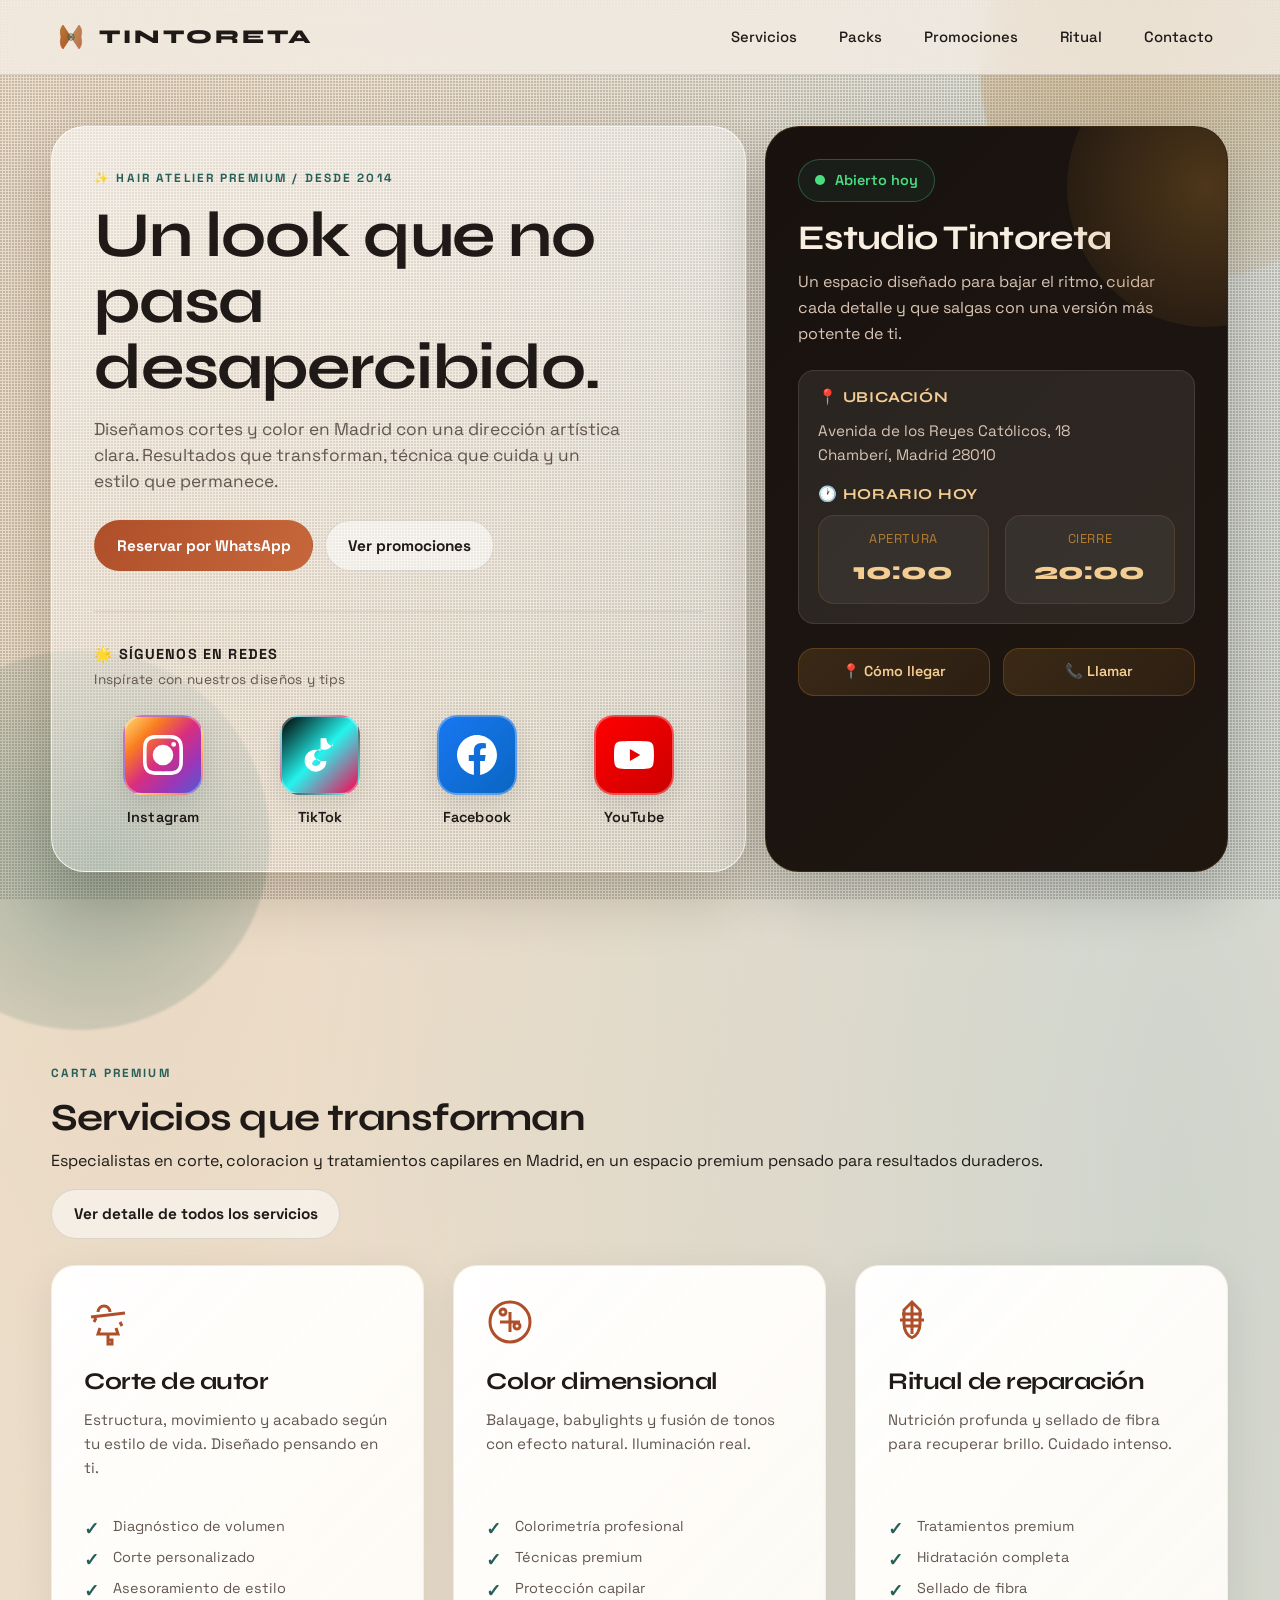
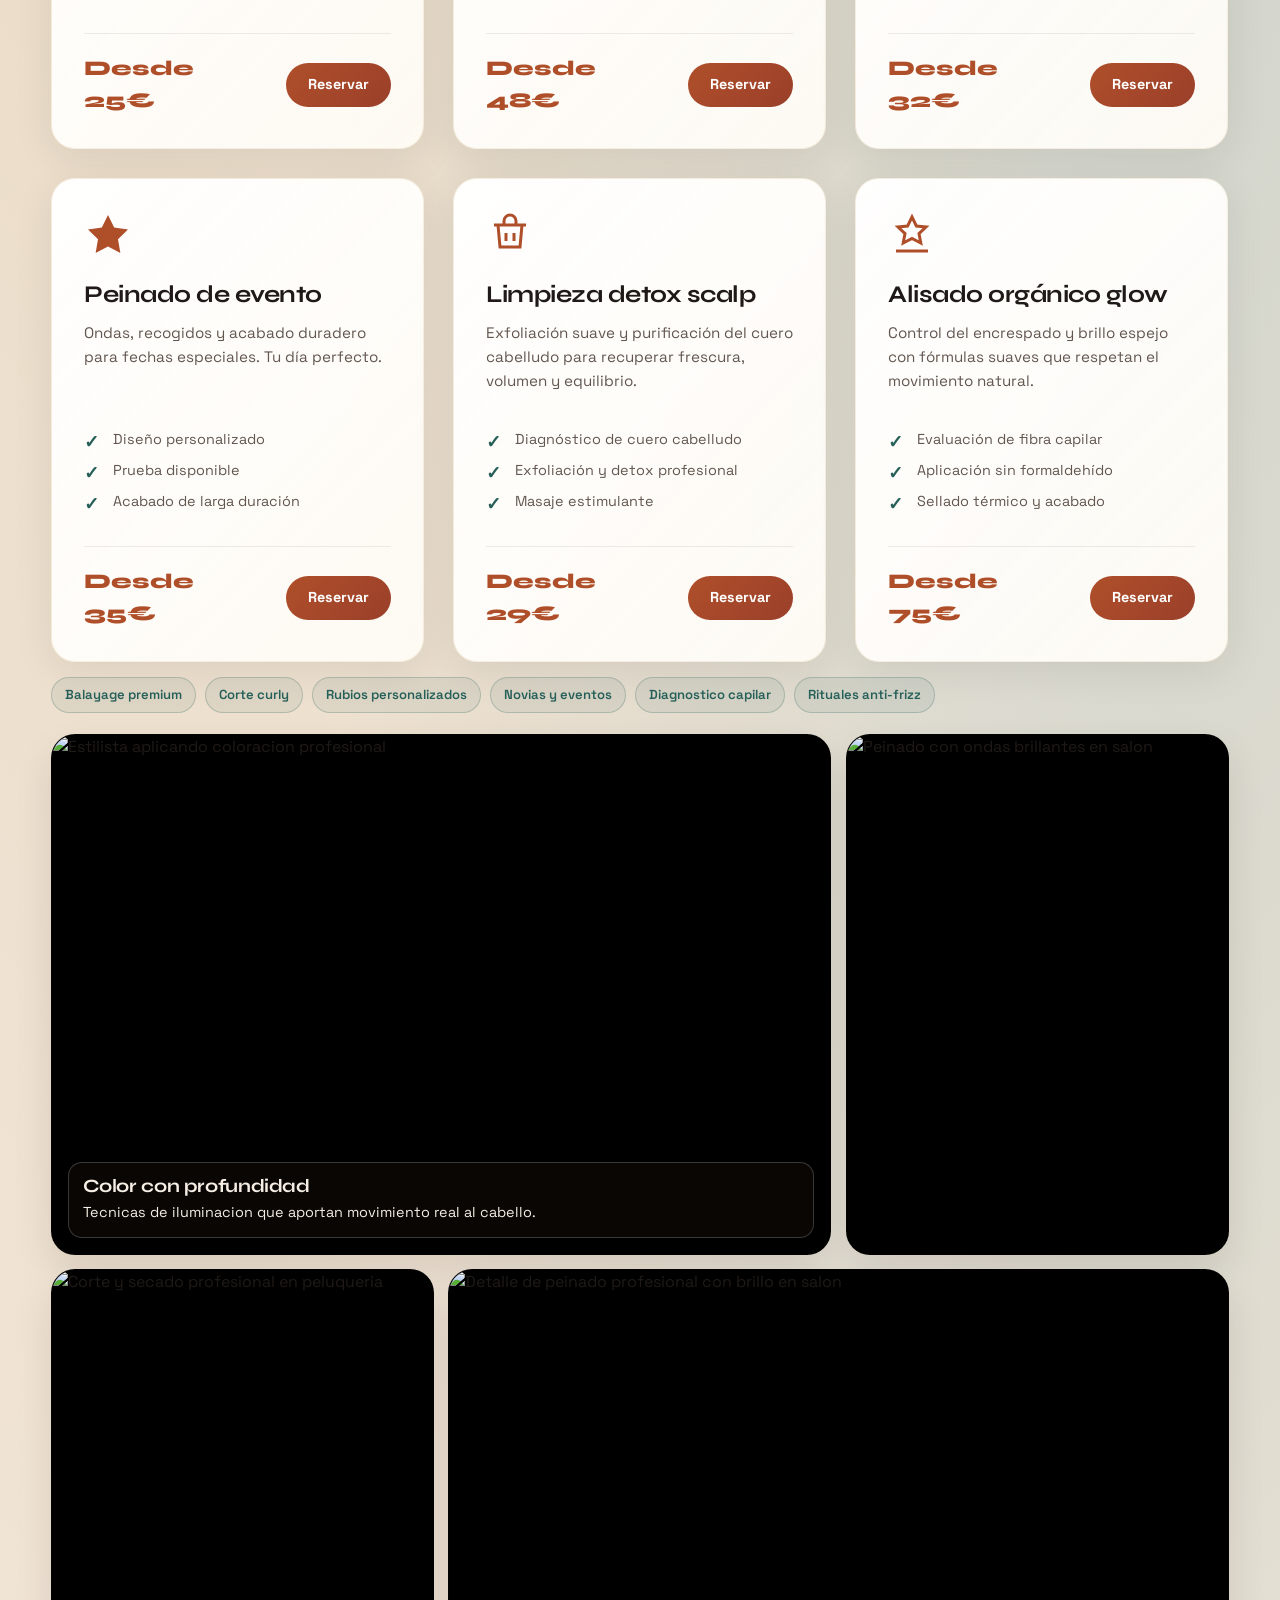
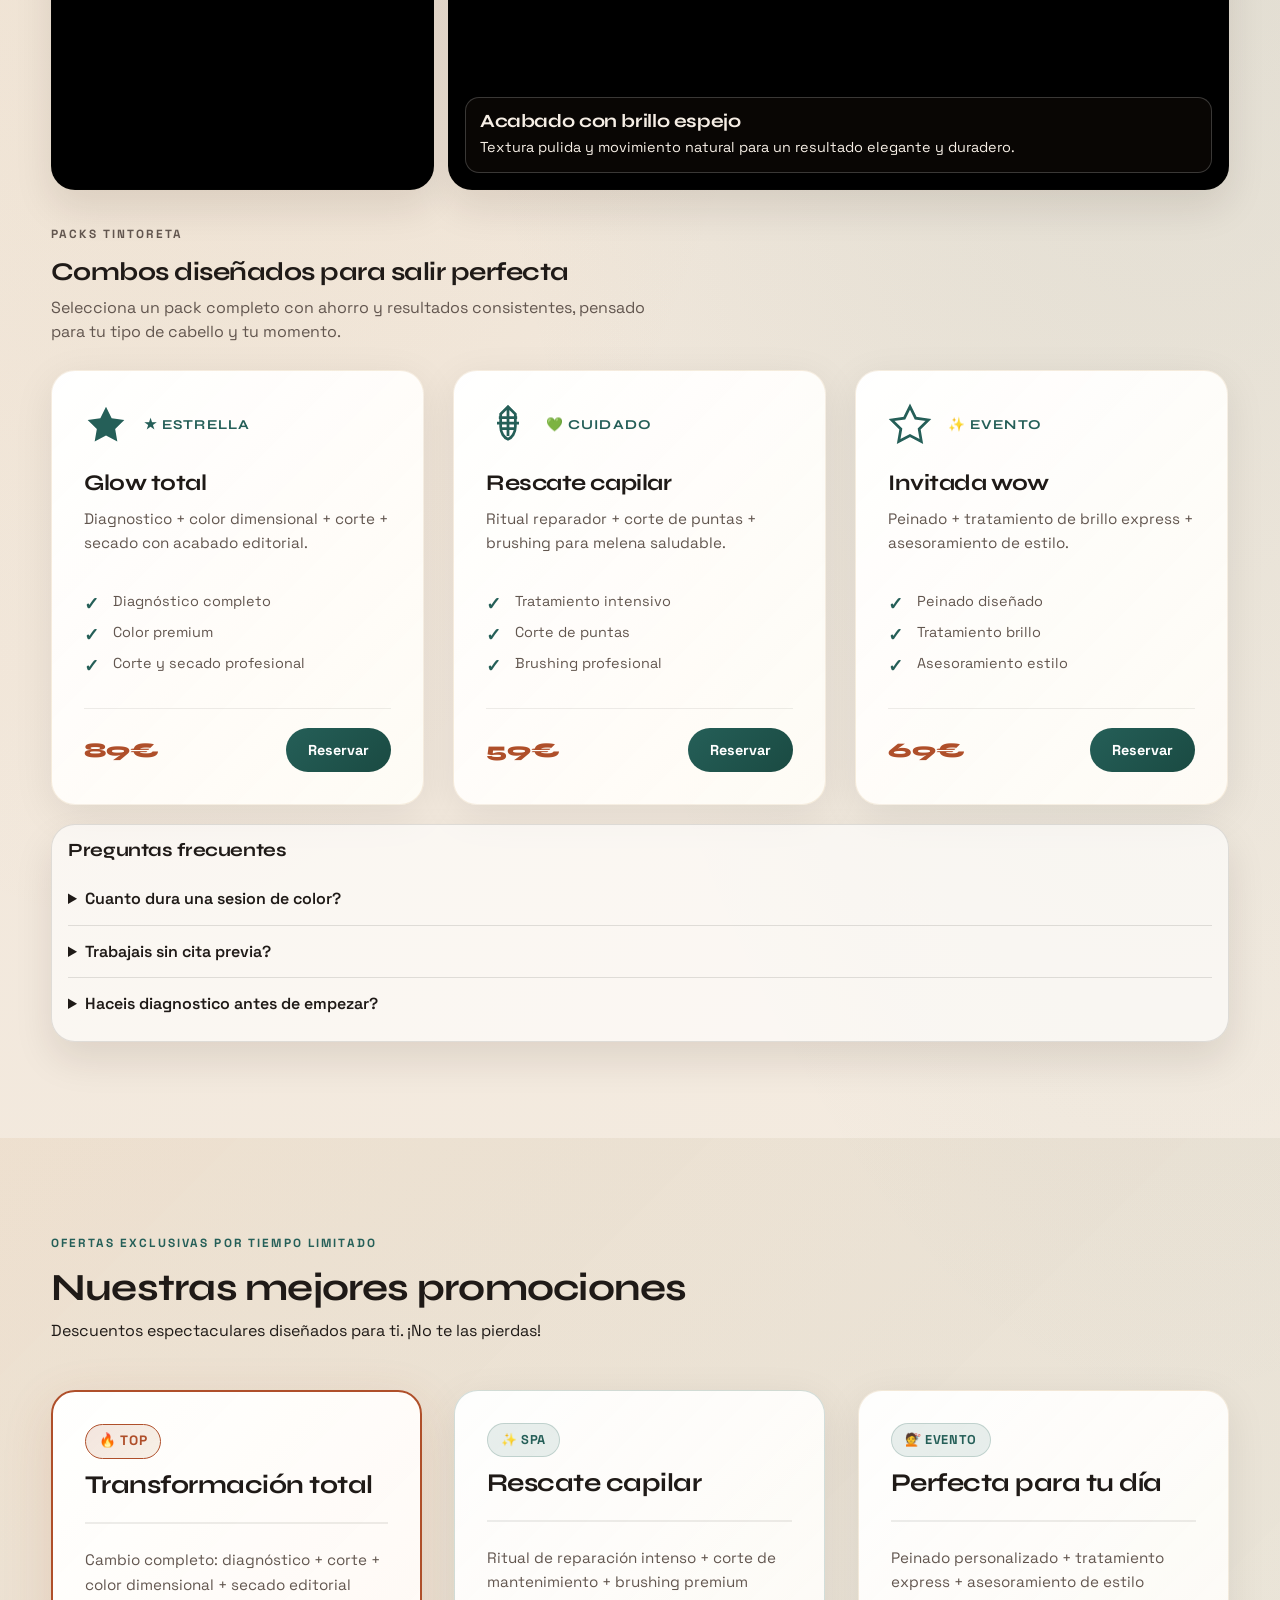
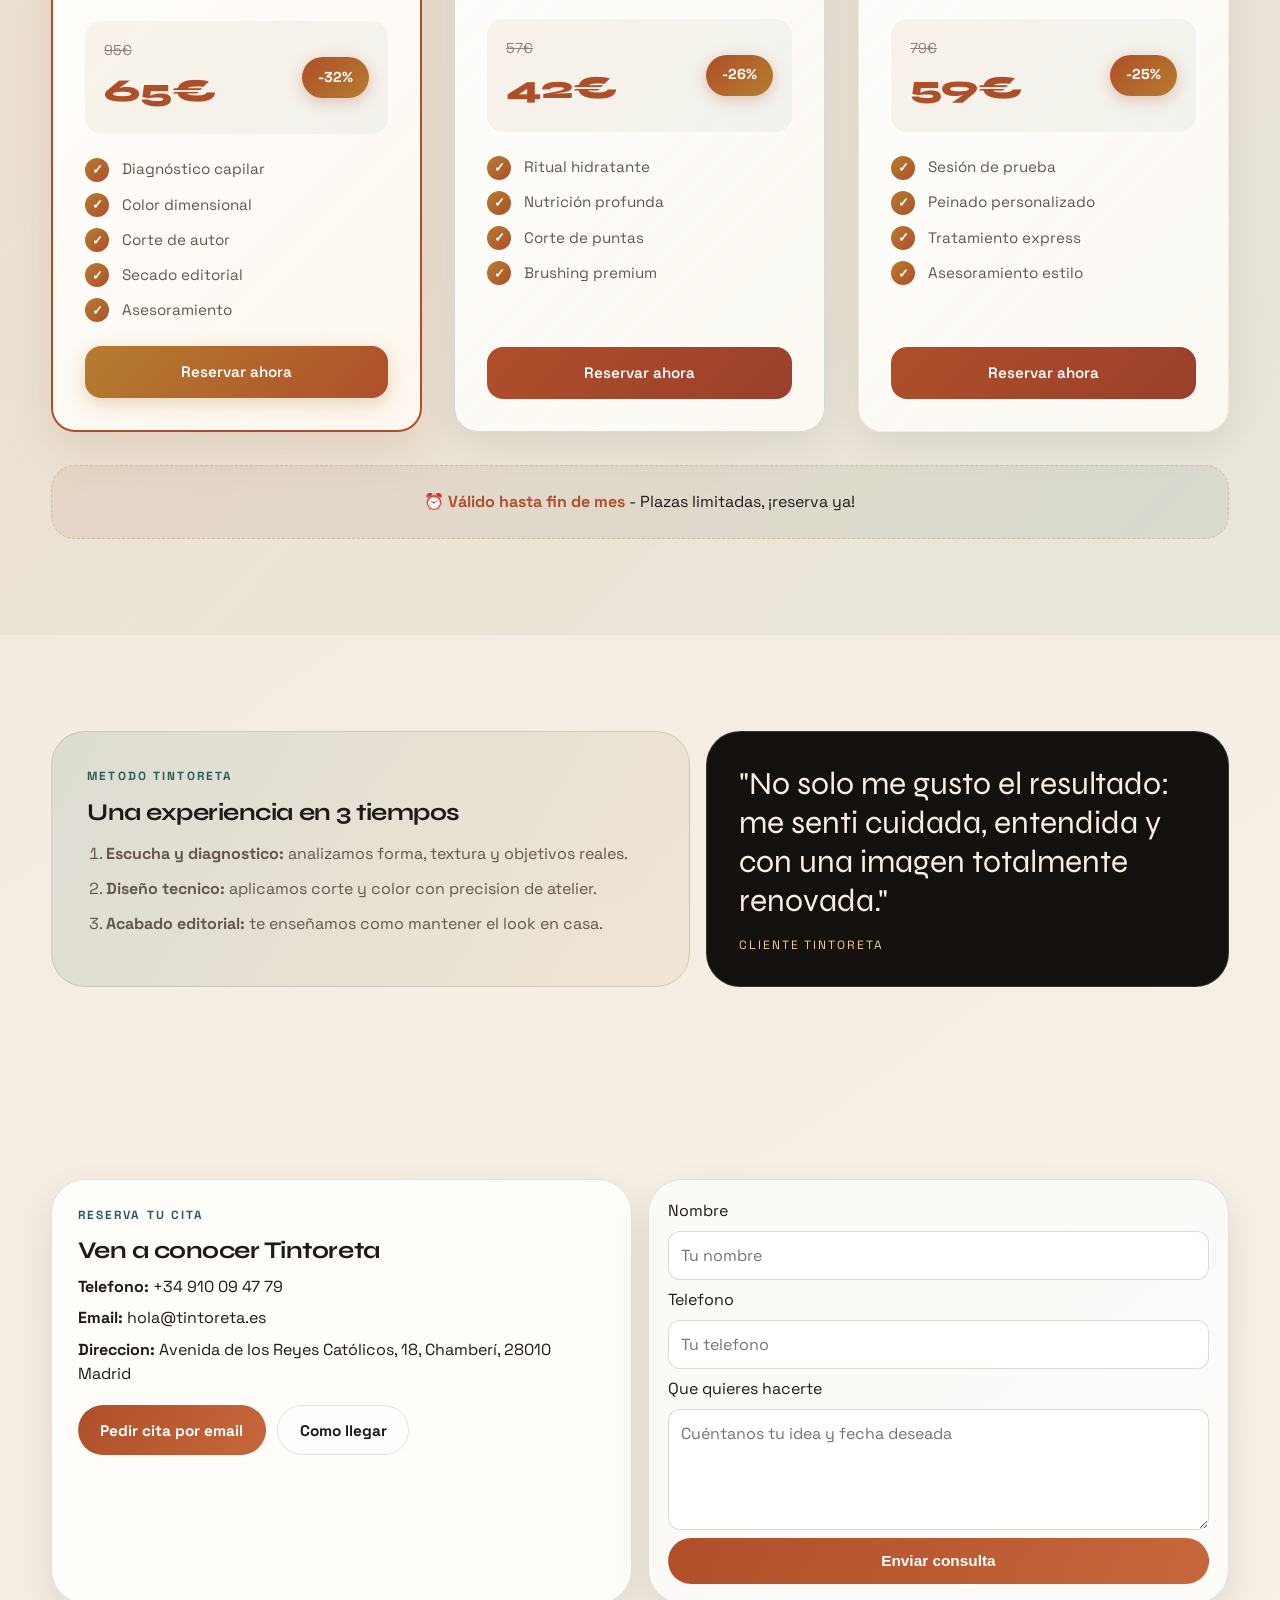
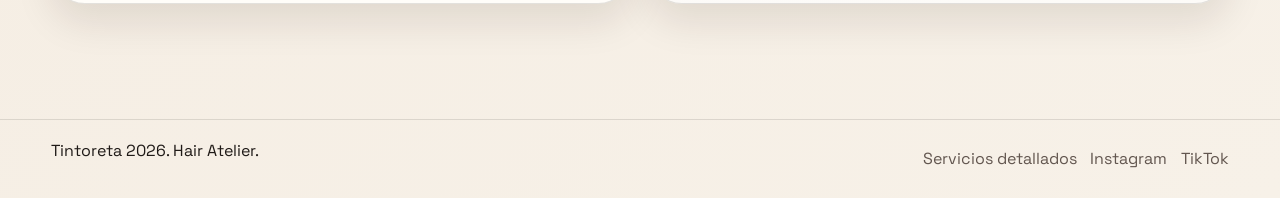
==== index.html @ 5cf01e90 "Rediseño completo web Tintoreta" ====
<!DOCTYPE html>
<html lang="es">
<head>
  <meta charset="UTF-8" />
  <meta name="viewport" content="width=device-width, initial-scale=1.0" />
  <title>Tintoreta | Peluqueria en Madrid</title>
  <meta name="description" content="Tintoreta Hair Atelier, peluqueria en Madrid (Avenida de los Reyes Católicos 18). Corte, coloracion, rituales capilares y asesoramiento personalizado." />
  <meta name="keywords" content="peluqueria en Madrid, peluqueria Chamberí, corte de autor Madrid, coloracion Madrid, balayage Madrid, tratamientos capilares Madrid" />
  <meta name="robots" content="index, follow, max-image-preview:large" />
  <meta name="author" content="Tintoreta Hair Atelier" />
  <meta name="theme-color" content="#af4f2a" />
  <meta name="geo.region" content="ES" />
  <meta name="geo.placename" content="Madrid" />

  <meta property="og:type" content="website" />
  <meta property="og:site_name" content="Tintoreta Hair Atelier" />
  <meta property="og:title" content="Tintoreta | Peluqueria en Madrid" />
  <meta property="og:description" content="Peluqueria en Madrid, Avenida de los Reyes Católicos 18. Corte, color y rituales capilares con enfoque premium." />
  <meta property="og:url" content="https://www.tintoreta.es/" />
  <meta property="og:image" content="https://images.unsplash.com/photo-1521590832167-7bcbfaa6381f?auto=format&fit=crop&w=1200&q=80" />
  <meta property="og:locale" content="es_ES" />

  <meta name="twitter:card" content="summary_large_image" />
  <meta name="twitter:title" content="Tintoreta | Peluqueria en Madrid" />
  <meta name="twitter:description" content="Peluqueria en Madrid (Avenida de los Reyes Católicos 18): corte, color y tratamientos capilares premium." />
  <meta name="twitter:image" content="https://images.unsplash.com/photo-1521590832167-7bcbfaa6381f?auto=format&fit=crop&w=1200&q=80" />

  <link rel="canonical" href="https://www.tintoreta.es/" />
  <link rel="alternate" hreflang="es-ES" href="https://www.tintoreta.es/" />
  <link rel="alternate" hreflang="x-default" href="https://www.tintoreta.es/" />
  <link rel="preconnect" href="https://fonts.googleapis.com" />
  <link rel="preconnect" href="https://fonts.gstatic.com" crossorigin />
  <link href="https://fonts.googleapis.com/css2?family=Space+Grotesk:wght@400;500;700&family=Syne:wght@500;700;800&display=swap" rel="stylesheet" />
  <link rel="stylesheet" href="styles.css" />

  <script type="application/ld+json">
    {
      "@context": "https://schema.org",
      "@type": "HairSalon",
      "@id": "https://www.tintoreta.es/#hairsalon",
      "name": "Tintoreta Hair Atelier",
      "url": "https://www.tintoreta.es/",
      "image": "https://images.unsplash.com/photo-1521590832167-7bcbfaa6381f?auto=format&fit=crop&w=1200&q=80",
      "telephone": "+34 910 09 47 79",
      "email": "hola@tintoreta.es",
      "priceRange": "EUR",
      "address": {
        "@type": "PostalAddress",
        "streetAddress": "Avenida de los Reyes Católicos, 18",
        "postalCode": "28010",
        "addressRegion": "Madrid",
        "addressLocality": "Madrid",
        "addressCountry": "ES"
      },
      "areaServed": {
        "@type": "AdministrativeArea",
        "name": "Madrid"
      },
      "hasOfferCatalog": {
        "@type": "OfferCatalog",
        "name": "Servicios Tintoreta",
        "itemListElement": [
          {
            "@type": "Offer",
            "name": "Corte de autor",
            "price": "25",
            "priceCurrency": "EUR"
          },
          {
            "@type": "Offer",
            "name": "Color dimensional",
            "price": "48",
            "priceCurrency": "EUR"
          },
          {
            "@type": "Offer",
            "name": "Ritual de reparacion",
            "price": "32",
            "priceCurrency": "EUR"
          },
          {
            "@type": "Offer",
            "name": "Peinado de evento",
            "price": "35",
            "priceCurrency": "EUR"
          }
        ]
      },
      "contactPoint": {
        "@type": "ContactPoint",
        "contactType": "customer service",
        "telephone": "+34 910 09 47 79",
        "email": "hola@tintoreta.es",
        "availableLanguage": ["es"]
      },
      "aggregateRating": {
        "@type": "AggregateRating",
        "ratingValue": "4.8",
        "reviewCount": "50"
      },
      "sameAs": [
        "https://www.instagram.com",
        "https://www.tiktok.com"
      ]
    }
  </script>

  <script type="application/ld+json">
    {
      "@context": "https://schema.org",
      "@type": "WebSite",
      "@id": "https://www.tintoreta.es/#website",
      "url": "https://www.tintoreta.es/",
      "name": "Tintoreta Hair Atelier",
      "inLanguage": "es-ES"
    }
  </script>

  <script type="application/ld+json">
    {
      "@context": "https://schema.org",
      "@type": "WebPage",
      "name": "Tintoreta Hair Atelier",
      "url": "https://www.tintoreta.es/",
      "isPartOf": {
        "@id": "https://www.tintoreta.es/#website"
      },
      "about": {
        "@id": "https://www.tintoreta.es/#hairsalon"
      },
      "inLanguage": "es-ES"
    }
  </script>

  <script type="application/ld+json">
    {
      "@context": "https://schema.org",
      "@type": "FAQPage",
      "mainEntity": [
        {
          "@type": "Question",
          "name": "Cuanto dura una sesion de color?",
          "acceptedAnswer": {
            "@type": "Answer",
            "text": "Depende de la tecnica, normalmente entre 2 y 4 horas para un resultado cuidado."
          }
        },
        {
          "@type": "Question",
          "name": "Trabajais sin cita previa?",
          "acceptedAnswer": {
            "@type": "Answer",
            "text": "Si, en servicios rapidos. Para color o cambios completos recomendamos reservar."
          }
        },
        {
          "@type": "Question",
          "name": "Haceis diagnostico antes de empezar?",
          "acceptedAnswer": {
            "@type": "Answer",
            "text": "Siempre. Asi elegimos tecnica, tono y tratamiento segun tu tipo de cabello."
          }
        }
      ]
    }
  </script>
</head>
<body>
  <div class="noise-overlay" aria-hidden="true"></div>
  <div class="orb orb-one" aria-hidden="true"></div>
  <div class="orb orb-two" aria-hidden="true"></div>

  <header class="site-header">
    <div class="container nav-wrap">
      <a href="#inicio" class="logo" aria-label="Ir al inicio">
        <svg class="logo-icon" viewBox="0 0 100 100" xmlns="http://www.w3.org/2000/svg">
          <defs>
            <linearGradient id="scissorGradient" x1="0%" y1="0%" x2="100%" y2="100%">
              <stop offset="0%" style="stop-color:#b57d2f;stop-opacity:1" />
              <stop offset="100%" style="stop-color:#af4f2a;stop-opacity:1" />
            </linearGradient>
          </defs>
          <path d="M 30 20 Q 20 30 25 50 Q 20 70 30 80 L 50 50 Z" fill="url(#scissorGradient)" stroke="#af4f2a" stroke-width="1.5"/>
          <path d="M 70 20 Q 80 30 75 50 Q 80 70 70 80 L 50 50 Z" fill="url(#scissorGradient)" stroke="#af4f2a" stroke-width="1.5" opacity="0.8"/>
          <circle cx="50" cy="50" r="8" fill="none" stroke="#255f58" stroke-width="2"/>
          <circle cx="50" cy="50" r="4" fill="#255f58" opacity="0.6"/>
        </svg>
        <span>TINTORETA</span>
      </a>
      <button class="nav-toggle" aria-label="Abrir menu" aria-expanded="false">Menu</button>
      <nav class="site-nav" id="main-nav">
        <a href="#servicios">Servicios</a>
        <a href="#packs">Packs</a>
        <a href="#promociones">Promociones</a>
        <a href="#ritual">Ritual</a>
        <a href="#contacto">Contacto</a>
      </nav>
    </div>
  </header>

  <main>
    <section id="inicio" class="hero section">
      <div class="container hero-layout">
        <article class="hero-copy reveal">
          <p class="tagline">✨ Hair Atelier Premium / Desde 2014</p>
          <h1>Un look que no pasa desapercibido.</h1>
          <p class="lead">Diseñamos cortes y color en Madrid con una dirección artística clara. Resultados que transforman, técnica que cuida y un estilo que permanece.</p>
          <div class="hero-actions">
            <a class="btn btn-primary" href="https://wa.me/34123456789" target="_blank" rel="noopener noreferrer">Reservar por WhatsApp</a>
            <a class="btn btn-ghost" href="#promociones">Ver promociones</a>
          </div>
          <div class="social-links-hero">
            <div class="social-header">
              <p class="social-label">🌟 Síguenos en redes</p>
              <p class="social-subtitle">Inspírate con nuestros diseños y tips</p>
            </div>
            <div class="social-icons">
              <a href="https://instagram.com/tintoreta.madrid" target="_blank" rel="noopener noreferrer" class="social-icon-card">
                <div class="social-icon-bg instagram-bg">
                  <svg viewBox="0 0 24 24" fill="currentColor"><path d="M12 2.163c3.204 0 3.584.012 4.85.07 3.252.148 4.771 1.691 4.919 4.919.058 1.266.07 1.646.07 4.85s-.012 3.584-.07 4.85c-.149 3.225-1.664 4.771-4.919 4.919-1.266.058-1.644.07-4.85.07-3.204 0-3.584-.012-4.849-.07-3.26-.149-4.771-1.699-4.919-4.92-.058-1.265-.07-1.644-.07-4.849 0-3.204.013-3.583.07-4.849.149-3.227 1.664-4.771 4.919-4.919 1.266-.057 1.645-.069 4.849-.069zm0-2.163c-3.259 0-3.667.014-4.947.072-4.358.2-6.78 2.618-6.98 6.98-.059 1.281-.073 1.689-.073 4.948 0 3.259.014 3.668.072 4.948.2 4.358 2.618 6.78 6.98 6.98 1.281.058 1.689.072 4.948.072 3.259 0 3.668-.014 4.948-.072 4.354-.2 6.782-2.618 6.979-6.98.059-1.28.073-1.689.073-4.948 0-3.259-.014-3.667-.072-4.947-.196-4.354-2.617-6.78-6.979-6.98-1.281-.059-1.69-.073-4.949-.073zM5.838 12a6.162 6.162 0 1 1 12.324 0 6.162 6.162 0 0 1-12.324 0zM12 16a4 4 0 1 1 0-8 4 4 0 0 1 0 8zm4.965-10.322a1.44 1.44 0 1 1 2.881.001 1.44 1.44 0 0 1-2.881-.001z"/></svg>
                </div>
                <span class="social-name">Instagram</span>
              </a>
              <a href="https://tiktok.com/@tintoreta.madrid" target="_blank" rel="noopener noreferrer" class="social-icon-card">
                <div class="social-icon-bg tiktok-bg">
                  <svg viewBox="0 0 24 24" fill="currentColor"><path d="M19.59 6.69a4.83 4.83 0 0 1-3.77-4.25V2h-3.45v13.67a2.89 2.89 0 0 1-5.1 1.82 2.89 2.89 0 0 1 5.1-1.82V9.4a6.84 6.84 0 0 0-1-.05A6.33 6.33 0 0 0 5 20.1a6.34 6.34 0 0 0 10.86-4.43h-3.45a3.88 3.88 0 0 1-3.85-4.04A3.89 3.89 0 0 1 12.95 8.57a4.84 4.84 0 0 0 6.64-4.28z"/></svg>
                </div>
                <span class="social-name">TikTok</span>
              </a>
              <a href="https://facebook.com/tintoreta.madrid" target="_blank" rel="noopener noreferrer" class="social-icon-card">
                <div class="social-icon-bg facebook-bg">
                  <svg viewBox="0 0 24 24" fill="currentColor"><path d="M24 12.073c0-6.627-5.373-12-12-12s-12 5.373-12 12c0 5.99 4.388 10.954 10.125 11.854v-8.385H7.078v-3.47h3.047V9.43c0-3.007 1.792-4.669 4.533-4.669 1.312 0 2.686.235 2.686.235v2.953H15.83c-1.491 0-1.956.925-1.956 1.874v2.25h3.328l-.532 3.47h-2.796v8.385C19.612 23.027 24 18.062 24 12.073z"/></svg>
                </div>
                <span class="social-name">Facebook</span>
              </a>
              <a href="https://youtube.com/@tintoreta.madrid" target="_blank" rel="noopener noreferrer" class="social-icon-card">
                <div class="social-icon-bg youtube-bg">
                  <svg viewBox="0 0 24 24" fill="currentColor"><path d="M23.498 6.186a3.016 3.016 0 0 0-2.122-2.136C19.505 3.545 12 3.545 12 3.545s-7.505 0-9.377.505A3.017 3.017 0 0 0 .502 6.186C0 8.07 0 12 0 12s0 3.93.502 5.814a3.016 3.016 0 0 0 2.122 2.136c1.871.505 9.376.505 9.376.505s7.505 0 9.377-.505a3.015 3.015 0 0 0 2.122-2.136C24 15.93 24 12 24 12s0-3.93-.502-5.814zM9.545 15.568V8.432L15.818 12l-6.273 3.568z"/></svg>
                </div>
                <span class="social-name">YouTube</span>
              </a>
            </div>
          </div>
        </article>

        <aside class="hero-panel reveal hero-card">
          <div class="card-status open">
            <span class="status-dot"></span>
            <span class="status-text">Abierto hoy</span>
          </div>
          
          <h2>Estudio Tintoreta</h2>
          <p class="card-description">Un espacio diseñado para bajar el ritmo, cuidar cada detalle y que salgas con una versión más potente de ti.</p>
          
          <div class="hours-section">
            <h3>📍 Ubicación</h3>
            <p class="address">Avenida de los Reyes Católicos, 18<br>Chamberí, Madrid 28010</p>
            
            <h3 style="margin-top: 1.2rem;">🕐 Horario hoy</h3>
            <div class="hours-grid">
              <div class="hour-item">
                <span class="label">Apertura</span>
                <span class="time">10:00</span>
              </div>
              <div class="hour-item">
                <span class="label">Cierre</span>
                <span class="time">20:00</span>
              </div>
            </div>
          </div>

          <div class="card-actions">
            <a href="https://maps.google.com/?q=C.+de+la+Isla+de+Ons,+24,+Fuencarral-El+Pardo,+28035+Madrid" target="_blank" rel="noopener noreferrer" class="card-link">📍 Cómo llegar</a>
            <a href="tel:+34910094779" class="card-link">📞 Llamar</a>
          </div>
        </aside>
      </div>
    </section>

    <section id="servicios" class="section services">
      <div class="container">
        <div class="section-head reveal">
          <p class="tagline">Carta premium</p>
          <h2>Servicios que transforman</h2>
          <p>Especialistas en corte, coloracion y tratamientos capilares en Madrid, en un espacio premium pensado para resultados duraderos.</p>
          <a class="btn btn-ghost" href="servicios.html">Ver detalle de todos los servicios</a>
        </div>

        <div class="services-grid">
          <article class="service-card reveal">
            <div class="service-header">
              <svg class="service-icon" viewBox="0 0 24 24" fill="none" stroke="currentColor" stroke-width="1.5">
                <path d="M7 7a3 3 0 016 0M3.5 9.5l17-2M5 12l1-2m12 2l1 2M8 15l-1 3h10l-1-3m-4 3v3m0 0h2v2h-2v-2z"/>
              </svg>
            </div>
            <h3>Corte de autor</h3>
            <p class="service-description">Estructura, movimiento y acabado según tu estilo de vida. Diseñado pensando en ti.</p>
            <ul class="service-features">
              <li>Diagnóstico de volumen</li>
              <li>Corte personalizado</li>
              <li>Asesoramiento de estilo</li>
            </ul>
            <div class="service-footer">
              <p class="price">Desde 25€</p>
              <a href="https://wa.me/34123456789" target="_blank" rel="noopener noreferrer" class="service-btn">Reservar</a>
            </div>
          </article>

          <article class="service-card reveal">
            <div class="service-header">
              <svg class="service-icon" viewBox="0 0 24 24" fill="none" stroke="currentColor" stroke-width="1.5">
                <circle cx="12" cy="12" r="10"/>
                <path d="M12 7v10M7 12h10M8.5 8.5a1.5 1.5 0 110-3 1.5 1.5 0 010 3zm7 7a1.5 1.5 0 110-3 1.5 1.5 0 010 3z"/>
              </svg>
            </div>
            <h3>Color dimensional</h3>
            <p class="service-description">Balayage, babylights y fusión de tonos con efecto natural. Iluminación real.</p>
            <ul class="service-features">
              <li>Colorimetría profesional</li>
              <li>Técnicas premium</li>
              <li>Protección capilar</li>
            </ul>
            <div class="service-footer">
              <p class="price">Desde 48€</p>
              <a href="https://wa.me/34123456789" target="_blank" rel="noopener noreferrer" class="service-btn">Reservar</a>
            </div>
          </article>

          <article class="service-card reveal">
            <div class="service-header">
              <svg class="service-icon" viewBox="0 0 24 24" fill="none" stroke="currentColor" stroke-width="1.5">
                <path d="M12 2L8 6v7c0 3.3 1.8 6 4 6.8 2.2-.8 4-3.5 4-6.8V6l-4-4zm0 0v16M7 8h10M6 11h12M8 14h8"/>
              </svg>
            </div>
            <h3>Ritual de reparación</h3>
            <p class="service-description">Nutrición profunda y sellado de fibra para recuperar brillo. Cuidado intenso.</p>
            <ul class="service-features">
              <li>Tratamientos premium</li>
              <li>Hidratación completa</li>
              <li>Sellado de fibra</li>
            </ul>
            <div class="service-footer">
              <p class="price">Desde 32€</p>
              <a href="https://wa.me/34123456789" target="_blank" rel="noopener noreferrer" class="service-btn">Reservar</a>
            </div>
          </article>

          <article class="service-card reveal">
            <div class="service-header">
              <svg class="service-icon" viewBox="0 0 24 24" fill="currentColor">
                <path d="M12 2l3.09 6.26L22 9.27l-5 4.87 1.18 6.88L12 17.77l-6.18 3.25L7 14.14 2 9.27l6.91-1.01L12 2z"/>
              </svg>
            </div>
            <h3>Peinado de evento</h3>
            <p class="service-description">Ondas, recogidos y acabado duradero para fechas especiales. Tu día perfecto.</p>
            <ul class="service-features">
              <li>Diseño personalizado</li>
              <li>Prueba disponible</li>
              <li>Acabado de larga duración</li>
            </ul>
            <div class="service-footer">
              <p class="price">Desde 35€</p>
              <a href="https://wa.me/34123456789" target="_blank" rel="noopener noreferrer" class="service-btn">Reservar</a>
            </div>
          </article>

          <article class="service-card reveal">
            <div class="service-header">
              <svg class="service-icon" viewBox="0 0 24 24" fill="none" stroke="currentColor" stroke-width="1.5">
                <path d="M4 7h16M6 7l1 11h10l1-11M9 7V5a3 3 0 016 0v2M10 11v4M14 11v4"/>
              </svg>
            </div>
            <h3>Limpieza detox scalp</h3>
            <p class="service-description">Exfoliación suave y purificación del cuero cabelludo para recuperar frescura, volumen y equilibrio.</p>
            <ul class="service-features">
              <li>Diagnóstico de cuero cabelludo</li>
              <li>Exfoliación y detox profesional</li>
              <li>Masaje estimulante</li>
            </ul>
            <div class="service-footer">
              <p class="price">Desde 29€</p>
              <a href="https://wa.me/34123456789" target="_blank" rel="noopener noreferrer" class="service-btn">Reservar</a>
            </div>
          </article>

          <article class="service-card reveal">
            <div class="service-header">
              <svg class="service-icon" viewBox="0 0 24 24" fill="none" stroke="currentColor" stroke-width="1.5">
                <path d="M12 3l2.2 4.5L19 8l-3.5 3.3.9 4.7L12 13.7 7.6 16l.9-4.7L5 8l4.8-.5L12 3z"/>
                <path d="M4 20h16"/>
              </svg>
            </div>
            <h3>Alisado orgánico glow</h3>
            <p class="service-description">Control del encrespado y brillo espejo con fórmulas suaves que respetan el movimiento natural.</p>
            <ul class="service-features">
              <li>Evaluación de fibra capilar</li>
              <li>Aplicación sin formaldehído</li>
              <li>Sellado térmico y acabado</li>
            </ul>
            <div class="service-footer">
              <p class="price">Desde 75€</p>
              <a href="https://wa.me/34123456789" target="_blank" rel="noopener noreferrer" class="service-btn">Reservar</a>
            </div>
          </article>
        </div>

        <div class="service-tags reveal" aria-label="Especialidades de Tintoreta">
          <span>Balayage premium</span>
          <span>Corte curly</span>
          <span>Rubios personalizados</span>
          <span>Novias y eventos</span>
          <span>Diagnostico capilar</span>
          <span>Rituales anti-frizz</span>
        </div>

        <div class="services-media reveal">
          <article class="media-card media-card-lg">
            <img src="https://images.unsplash.com/photo-1521590832167-7bcbfaa6381f?auto=format&fit=crop&w=1200&q=80" alt="Estilista aplicando coloracion profesional" loading="lazy" decoding="async" width="1200" height="800" />
            <div class="media-caption">
              <h3>Color con profundidad</h3>
              <p>Tecnicas de iluminacion que aportan movimiento real al cabello.</p>
            </div>
          </article>
          <article class="media-card">
            <img src="https://images.unsplash.com/photo-1522337360788-8b13dee7a37e?auto=format&fit=crop&w=900&q=80" alt="Peinado con ondas brillantes en salon" loading="lazy" decoding="async" width="900" height="1200" />
          </article>
          <article class="media-card">
            <img src="https://images.unsplash.com/photo-1560066984-138dadb4c035?auto=format&fit=crop&w=900&q=80" alt="Corte y secado profesional en peluqueria" loading="lazy" decoding="async" width="900" height="1200" />
          </article>
          <article class="media-card media-card-lg">
            <img src="https://images.unsplash.com/photo-1487412947147-5cebf100ffc2?auto=format&fit=crop&w=1200&q=80" alt="Detalle de peinado profesional con brillo en salon" loading="lazy" decoding="async" width="1200" height="800" />
            <div class="media-caption">
              <h3>Acabado con brillo espejo</h3>
              <p>Textura pulida y movimiento natural para un resultado elegante y duradero.</p>
            </div>
          </article>
        </div>

        <div class="packs-head reveal">
          <p class="tagline">Packs tintoreta</p>
          <h3>Combos diseñados para salir perfecta</h3>
          <p>Selecciona un pack completo con ahorro y resultados consistentes, pensado para tu tipo de cabello y tu momento.</p>
        </div>

        <div class="packs-grid" id="packs">
          <article class="pack-card reveal">
            <div class="pack-header">
              <svg class="pack-icon" viewBox="0 0 24 24" fill="currentColor">
                <path d="M12 2l3.09 6.26L22 9.27l-5 4.87 1.18 6.88L12 17.77l-6.18 3.25L7 14.14 2 9.27l6.91-1.01L12 2z"/>
              </svg>
              <span class="pack-badge">★ Estrella</span>
            </div>
            <h3>Glow total</h3>
            <p class="pack-description">Diagnostico + color dimensional + corte + secado con acabado editorial.</p>
            <ul class="pack-features">
              <li>Diagnóstico completo</li>
              <li>Color premium</li>
              <li>Corte y secado profesional</li>
            </ul>
            <div class="pack-footer">
              <p class="price">89€</p>
              <a href="https://wa.me/34123456789" target="_blank" rel="noopener noreferrer" class="pack-btn">Reservar</a>
            </div>
          </article>
          <article class="pack-card reveal">
            <div class="pack-header">
              <svg class="pack-icon" viewBox="0 0 24 24" fill="none" stroke="currentColor" stroke-width="1.5">
                <path d="M12 2L8 6v7c0 3.3 1.8 6 4 6.8 2.2-.8 4-3.5 4-6.8V6l-4-4zm0 0v16M7 8h10M6 11h12M8 14h8"/>
              </svg>
              <span class="pack-badge">💚 Cuidado</span>
            </div>
            <h3>Rescate capilar</h3>
            <p class="pack-description">Ritual reparador + corte de puntas + brushing para melena saludable.</p>
            <ul class="pack-features">
              <li>Tratamiento intensivo</li>
              <li>Corte de puntas</li>
              <li>Brushing profesional</li>
            </ul>
            <div class="pack-footer">
              <p class="price">59€</p>
              <a href="https://wa.me/34123456789" target="_blank" rel="noopener noreferrer" class="pack-btn">Reservar</a>
            </div>
          </article>
          <article class="pack-card reveal">
            <div class="pack-header">
              <svg class="pack-icon" viewBox="0 0 24 24" fill="none" stroke="currentColor" stroke-width="1.5">
                <path d="M12 2l3.09 6.26L22 9.27l-5 4.87 1.18 6.88L12 17.77l-6.18 3.25L7 14.14 2 9.27l6.91-1.01L12 2z"/>
              </svg>
              <span class="pack-badge">✨ Evento</span>
            </div>
            <h3>Invitada wow</h3>
            <p class="pack-description">Peinado + tratamiento de brillo express + asesoramiento de estilo.</p>
            <ul class="pack-features">
              <li>Peinado diseñado</li>
              <li>Tratamiento brillo</li>
              <li>Asesoramiento estilo</li>
            </ul>
            <div class="pack-footer">
              <p class="price">69€</p>
              <a href="https://wa.me/34123456789" target="_blank" rel="noopener noreferrer" class="pack-btn">Reservar</a>
            </div>
          </article>
        </div>

        <div class="faq-services reveal" id="faq-servicios">
          <h3>Preguntas frecuentes</h3>
          <details>
            <summary>Cuanto dura una sesion de color?</summary>
            <p>Depende de la tecnica, normalmente entre 2 y 4 horas para un resultado cuidado.</p>
          </details>
          <details>
            <summary>Trabajais sin cita previa?</summary>
            <p>Si, en servicios rapidos. Para color o cambios completos recomendamos reservar.</p>
          </details>
          <details>
            <summary>Haceis diagnostico antes de empezar?</summary>
            <p>Siempre. Asi elegimos tecnica, tono y tratamiento segun tu tipo de cabello.</p>
          </details>
        </div>
      </div>
    </section>

    <section id="promociones" class="section promociones-section">
      <div class="container">
        <div class="section-head reveal">
          <p class="tagline">Ofertas exclusivas por tiempo limitado</p>
          <h2>Nuestras mejores promociones</h2>
          <p>Descuentos espectaculares diseñados para ti. ¡No te las pierdas!</p>
        </div>

        <div class="promo-cards-container">
          <div class="promo-card-wrapper reveal">
            <div class="promo-card promo-card-hot">
              <div class="promo-header">
                <div class="promo-badge-star">🔥 TOP</div>
                <h3>Transformación total</h3>
              </div>
              
              <div class="promo-body">
                <p class="promo-desc">Cambio completo: diagnóstico + corte + color dimensional + secado editorial</p>
                
                <div class="promo-price-section">
                  <div class="price-box">
                    <span class="old-price">95€</span>
                    <span class="new-price">65€</span>
                  </div>
                  <div class="discount-badge">-32%</div>
                </div>

                <ul class="promo-features">
                  <li><span class="check">✓</span> Diagnóstico capilar</li>
                  <li><span class="check">✓</span> Color dimensional</li>
                  <li><span class="check">✓</span> Corte de autor</li>
                  <li><span class="check">✓</span> Secado editorial</li>
                  <li><span class="check">✓</span> Asesoramiento</li>
                </ul>
              </div>

              <div class="promo-footer">
                <a class="btn-promo btn-promo-primary" href="https://wa.me/34123456789" target="_blank" rel="noopener noreferrer">Reservar ahora</a>
              </div>
            </div>
          </div>

          <div class="promo-card-wrapper reveal">
            <div class="promo-card promo-card-spa">
              <div class="promo-header">
                <div class="promo-badge">✨ SPA</div>
                <h3>Rescate capilar</h3>
              </div>
              
              <div class="promo-body">
                <p class="promo-desc">Ritual de reparación intenso + corte de mantenimiento + brushing premium</p>
                
                <div class="promo-price-section">
                  <div class="price-box">
                    <span class="old-price">57€</span>
                    <span class="new-price">42€</span>
                  </div>
                  <div class="discount-badge">-26%</div>
                </div>

                <ul class="promo-features">
                  <li><span class="check">✓</span> Ritual hidratante</li>
                  <li><span class="check">✓</span> Nutrición profunda</li>
                  <li><span class="check">✓</span> Corte de puntas</li>
                  <li><span class="check">✓</span> Brushing premium</li>
                </ul>
              </div>

              <div class="promo-footer">
                <a class="btn-promo" href="https://wa.me/34123456789" target="_blank" rel="noopener noreferrer">Reservar ahora</a>
              </div>
            </div>
          </div>

          <div class="promo-card-wrapper reveal">
            <div class="promo-card promo-card-event">
              <div class="promo-header">
                <div class="promo-badge">💇 EVENTO</div>
                <h3>Perfecta para tu día</h3>
              </div>
              
              <div class="promo-body">
                <p class="promo-desc">Peinado personalizado + tratamiento express + asesoramiento de estilo</p>
                
                <div class="promo-price-section">
                  <div class="price-box">
                    <span class="old-price">79€</span>
                    <span class="new-price">59€</span>
                  </div>
                  <div class="discount-badge">-25%</div>
                </div>

                <ul class="promo-features">
                  <li><span class="check">✓</span> Sesión de prueba</li>
                  <li><span class="check">✓</span> Peinado personalizado</li>
                  <li><span class="check">✓</span> Tratamiento express</li>
                  <li><span class="check">✓</span> Asesoramiento estilo</li>
                </ul>
              </div>

              <div class="promo-footer">
                <a class="btn-promo" href="https://wa.me/34123456789" target="_blank" rel="noopener noreferrer">Reservar ahora</a>
              </div>
            </div>
          </div>
        </div>

        <div class="promo-cta reveal">
          <p>⏰ <strong>Válido hasta fin de mes</strong> - Plazas limitadas, ¡reserva ya!</p>
        </div>
      </div>
    </section>

    <section id="ritual" class="section ritual">
      <div class="container ritual-grid">
        <article class="ritual-copy reveal">
          <p class="tagline">Metodo Tintoreta</p>
          <h2>Una experiencia en 3 tiempos</h2>
          <ol>
            <li><strong>Escucha y diagnostico:</strong> analizamos forma, textura y objetivos reales.</li>
            <li><strong>Diseño tecnico:</strong> aplicamos corte y color con precision de atelier.</li>
            <li><strong>Acabado editorial:</strong> te enseñamos como mantener el look en casa.</li>
          </ol>
        </article>
        <article class="quote-card reveal">
          <p>"No solo me gusto el resultado: me senti cuidada, entendida y con una imagen totalmente renovada."</p>
          <span>Cliente Tintoreta</span>
        </article>
      </div>
    </section>

    <section id="contacto" class="section contact">
      <div class="container contact-grid">
        <article class="contact-info reveal">
          <p class="tagline">Reserva tu cita</p>
          <h2>Ven a conocer Tintoreta</h2>
          <ul>
            <li><strong>Telefono:</strong> +34 910 09 47 79</li>
            <li><strong>Email:</strong> hola@tintoreta.es</li>
            <li><strong>Direccion:</strong> Avenida de los Reyes Católicos, 18, Chamberí, 28010 Madrid</li>
          </ul>
          <div class="contact-actions">
            <a class="btn btn-primary" href="mailto:hola@tintoreta.es">Pedir cita por email</a>
            <a class="btn btn-ghost" href="https://maps.google.com/?q=Avenida+de+los+Reyes+Católicos,+18,+Chamberí,+28010+Madrid" target="_blank" rel="noopener noreferrer">Como llegar</a>
          </div>
        </article>

        <form class="contact-form reveal" action="#" method="post">
          <label for="nombre">Nombre</label>
          <input id="nombre" name="nombre" type="text" placeholder="Tu nombre" required />

          <label for="telefono">Telefono</label>
          <input id="telefono" name="telefono" type="tel" placeholder="Tu telefono" required />

          <label for="mensaje">Que quieres hacerte</label>
          <textarea id="mensaje" name="mensaje" rows="4" placeholder="Cuéntanos tu idea y fecha deseada" required></textarea>

          <button type="submit" class="btn btn-primary">Enviar consulta</button>
        </form>
      </div>
    </section>
  </main>

  <footer class="site-footer">
    <div class="container footer-wrap">
      <p>Tintoreta <span id="year"></span>. Hair Atelier.</p>
      <div class="social-links">
        <a href="servicios.html">Servicios detallados</a>
        <a href="https://www.instagram.com" target="_blank" rel="noopener noreferrer">Instagram</a>
        <a href="https://www.tiktok.com" target="_blank" rel="noopener noreferrer">TikTok</a>
      </div>
    </div>
  </footer>

  <section id="admin-analytics" class="admin-analytics" hidden aria-live="polite">
    <h2>Panel de visitas (admin)</h2>
    <p><strong>Visitas web total:</strong> <span id="admin-total-visits">-</span></p>
    <p><strong>Visitas de esta pagina:</strong> <span id="admin-page-visits">-</span></p>
    <p><strong>Ultima actualizacion:</strong> <span id="admin-last-update">-</span></p>
  </section>

  <script src="script.js"></script>
</body>
</html>
---- styles.css ----
:root {
  --bg: #f7f1e8;
  --ink: #1f1a17;
  --muted: #62564f;
  --sand: #ded2c5;
  --paper: #fffdf9;
  --panel: rgba(255, 252, 246, 0.62);
  --gold: #b57d2f;
  --clay: #af4f2a;
  --teal: #255f58;
  --line: rgba(31, 26, 23, 0.12);
  --shadow-soft: 0 18px 38px rgba(37, 23, 12, 0.1);
  --shadow-hard: 0 24px 60px rgba(37, 23, 12, 0.2);
  --radius-xl: 34px;
  --radius-lg: 24px;
  --radius-md: 16px;
}

* {
  box-sizing: border-box;
}

html {
  scroll-behavior: smooth;
}

body {
  margin: 0;
  font-family: "Space Grotesk", sans-serif;
  color: var(--ink);
  line-height: 1.5;
  overflow-x: hidden;
  background:
    radial-gradient(140% 100% at 10% 8%, rgba(181, 125, 47, 0.22) 0%, transparent 55%),
    radial-gradient(120% 90% at 92% 18%, rgba(37, 95, 88, 0.18) 0%, transparent 58%),
    linear-gradient(145deg, #f8f3ec 0%, #f2e8dc 52%, #f7f1e8 100%);
}

h1,
h2,
h3 {
  margin: 0 0 0.7rem;
  font-family: "Syne", sans-serif;
  letter-spacing: -0.02em;
  line-height: 1.03;
}

p {
  margin: 0 0 1rem;
}

a {
  color: inherit;
  text-decoration: none;
}

.container {
  width: min(1180px, 92vw);
  margin: 0 auto;
}

.section {
  padding: 6rem 0;
}

.noise-overlay {
  position: fixed;
  inset: 0;
  pointer-events: none;
  opacity: 0.16;
  z-index: -4;
  background-image: radial-gradient(circle at 1px 1px, #000 1px, transparent 0);
  background-size: 3px 3px;
}

.orb {
  position: fixed;
  border-radius: 50%;
  z-index: -3;
  filter: blur(1px);
}

.orb-one {
  width: 420px;
  height: 420px;
  top: -140px;
  right: -120px;
  background: radial-gradient(circle at 35% 35%, rgba(181, 125, 47, 0.4), rgba(181, 125, 47, 0));
}

.orb-two {
  width: 380px;
  height: 380px;
  bottom: -130px;
  left: -110px;
  background: radial-gradient(circle at 55% 55%, rgba(37, 95, 88, 0.35), rgba(37, 95, 88, 0));
}

.site-header {
  position: sticky;
  top: 0;
  z-index: 90;
  border-bottom: 1px solid var(--line);
  backdrop-filter: blur(14px);
  background: rgba(247, 241, 232, 0.75);
}

.nav-wrap {
  min-height: 74px;
  display: flex;
  align-items: center;
  justify-content: space-between;
  gap: 1rem;
}

.logo {
  font-family: "Syne", sans-serif;
  font-size: 1.22rem;
  font-weight: 800;
  letter-spacing: 0.16em;
  display: inline-flex;
  align-items: center;
  gap: 0.5rem;
  transition: transform 0.3s ease;
}

.logo:hover {
  transform: scale(1.05);
}

.logo-icon {
  width: 40px;
  height: 40px;
  display: inline-block;
  animation: scissorSwing 2s ease-in-out infinite;
}

@keyframes scissorSwing {
  0%, 100% {
    transform: rotate(0deg);
  }
  50% {
    transform: rotate(3deg);
  }
}

.site-nav {
  display: flex;
  gap: 0.6rem;
}

.site-nav a {
  font-size: 0.93rem;
  font-weight: 500;
  padding: 0.55rem 0.95rem;
  border-radius: 999px;
  border: 1px solid transparent;
  transition: border-color 0.25s ease, transform 0.25s ease;
}

.site-nav a:hover {
  transform: translateY(-1px);
  border-color: rgba(181, 125, 47, 0.4);
}

.nav-toggle {
  display: none;
  font: inherit;
  border: 1px solid var(--line);
  background: rgba(255, 255, 255, 0.4);
  border-radius: 10px;
  padding: 0.45rem 0.75rem;
}

.hero {
  padding-top: 3.2rem;
}

.hero-layout {
  display: grid;
  grid-template-columns: minmax(0, 1.2fr) minmax(0, 0.8fr);
  gap: 1.2rem;
  align-items: stretch;
}

.hero-copy {
  background: linear-gradient(145deg, rgba(255, 255, 255, 0.58), rgba(255, 255, 255, 0.16));
  border: 1px solid rgba(255, 255, 255, 0.75);
  border-radius: var(--radius-xl);
  box-shadow: var(--shadow-hard);
  padding: clamp(1.3rem, 3.3vw, 2.8rem);
}

.tagline {
  margin-bottom: 1rem;
  text-transform: uppercase;
  font-size: 0.74rem;
  letter-spacing: 0.18em;
  color: var(--teal);
  font-weight: 700;
}

h1 {
  font-size: clamp(2.2rem, 5vw, 4.9rem);
  max-width: 12ch;
  margin-bottom: 1rem;
}

.lead {
  max-width: 48ch;
  color: var(--muted);
  font-size: 1.08rem;
}

.hero-actions {
  display: flex;
  flex-wrap: wrap;
  gap: 0.75rem;
  margin-top: 1.6rem;
}

.btn {
  display: inline-flex;
  align-items: center;
  justify-content: center;
  border-radius: 999px;
  padding: 0.8rem 1.35rem;
  border: 1px solid transparent;
  font-size: 0.96rem;
  font-weight: 700;
  transition: transform 0.25s ease, box-shadow 0.25s ease, background-color 0.25s ease;
}

.btn:hover {
  transform: translateY(-2px);
  box-shadow: 0 10px 20px rgba(35, 21, 9, 0.15);
}

.btn-primary {
  background: linear-gradient(120deg, var(--clay), #c6673b);
  color: #fff;
}

.btn-ghost {
  border-color: var(--line);
  background: rgba(255, 255, 255, 0.52);
}

.hero-stats {
  margin-top: 1.7rem;
  display: grid;
  grid-template-columns: repeat(3, minmax(0, 1fr));
  gap: 0.65rem;
}

.stat-item {
  border: 1px solid rgba(31, 26, 23, 0.08);
  border-radius: var(--radius-md);
  background: rgba(255, 255, 255, 0.7);
  padding: 0.8rem;
  transition: all 0.3s ease;
}

.stat-item:hover {
  background: rgba(255, 255, 255, 0.95);
  border-color: rgba(181, 125, 47, 0.2);
  transform: translateY(-2px);
}

.stat-item strong {
  display: block;
  font-family: "Syne", sans-serif;
  font-size: 1.3rem;
  color: var(--clay);
  margin-bottom: 0.2rem;
}

.stat-item span {
  color: var(--muted);
  font-size: 0.84rem;
}

/* Social Links Hero */
.social-links-hero {
  margin-top: 2.5rem;
  padding-top: 2rem;
  border-top: 1px solid rgba(31, 26, 23, 0.1);
}

.social-header {
  margin-bottom: 1.5rem;
}

.social-label {
  font-size: 0.9rem;
  font-weight: 700;
  color: var(--ink);
  margin-bottom: 0.3rem;
  text-transform: uppercase;
  letter-spacing: 0.08em;
  display: block;
}

.social-subtitle {
  font-size: 0.85rem;
  color: var(--muted);
  margin: 0;
  font-weight: 400;
  letter-spacing: 0.02em;
}

.social-icons {
  display: grid;
  grid-template-columns: repeat(auto-fit, minmax(110px, 1fr));
  gap: 1.2rem;
  align-items: start;
}

.social-icon-card {
  display: flex;
  flex-direction: column;
  align-items: center;
  gap: 0.8rem;
  text-decoration: none;
  transition: all 0.3s cubic-bezier(0.23, 1, 0.320, 1);
}

.social-icon-bg {
  display: flex;
  align-items: center;
  justify-content: center;
  width: 80px;
  height: 80px;
  border-radius: 20px;
  transition: all 0.4s cubic-bezier(0.23, 1, 0.320, 1);
  position: relative;
  overflow: hidden;
  box-shadow: 0 8px 24px rgba(0, 0, 0, 0.1);
  border: 2px solid rgba(255, 255, 255, 0.3);
}

.social-icon-bg svg {
  width: 40px;
  height: 40px;
  z-index: 1;
  transition: all 0.3s ease;
}

.social-icon-bg::before {
  content: '';
  position: absolute;
  inset: 0;
  opacity: 0;
  transition: opacity 0.3s ease;
  z-index: 0;
}

/* Colores específicos por red social */
.instagram-bg {
  background: linear-gradient(135deg, #feda75 0%, #fa7e1e 25%, #d92e7f 50%, #9b36b7 75%, #515bd4 100%);
  color: white;
}

.instagram-bg:hover {
  transform: translateY(-8px) scale(1.08);
  box-shadow: 0 16px 40px rgba(217, 46, 127, 0.3);
}

.tiktok-bg {
  background: linear-gradient(135deg, #000000 0%, #25f4ee 50%, #ff0050 100%);
  color: white;
}

.tiktok-bg:hover {
  transform: translateY(-8px) scale(1.08);
  box-shadow: 0 16px 40px rgba(0, 0, 0, 0.3);
}

.facebook-bg {
  background: linear-gradient(135deg, #1877f2 0%, #0a66c2 100%);
  color: white;
}

.facebook-bg:hover {
  transform: translateY(-8px) scale(1.08);
  box-shadow: 0 16px 40px rgba(24, 119, 242, 0.3);
}

.youtube-bg {
  background: linear-gradient(135deg, #ff0000 0%, #cc0000 100%);
  color: white;
}

.youtube-bg:hover {
  transform: translateY(-8px) scale(1.08);
  box-shadow: 0 16px 40px rgba(255, 0, 0, 0.3);
}

.social-icon-bg:hover svg {
  animation: socialIconPulse 0.6s ease;
}

@keyframes socialIconPulse {
  0% {
    transform: scale(1);
  }
  50% {
    transform: scale(1.15);
  }
  100% {
    transform: scale(1);
  }
}

.social-name {
  font-size: 0.9rem;
  font-weight: 600;
  color: var(--ink);
  text-align: center;
  transition: color 0.3s ease;
  letter-spacing: 0.01em;
}

.social-icon-card:hover .social-name {
  color: var(--clay);
  font-weight: 700;
}

@media (max-width: 680px) {
  .social-icons {
    grid-template-columns: repeat(2, 1fr);
    gap: 1rem;
  }

  .social-icon-bg {
    width: 70px;
    height: 70px;
  }

  .social-icon-bg svg {
    width: 36px;
    height: 36px;
  }

  .social-name {
    font-size: 0.85rem;
  }
}

.hero-panel {
  background: linear-gradient(135deg, #18120f 0%, #1f1610 100%);
  color: #f8eee2;
  border-radius: var(--radius-xl);
  border: 1px solid rgba(181, 125, 47, 0.2);
  box-shadow: 0 20px 60px rgba(0, 0, 0, 0.2);
  padding: clamp(1.5rem, 2.5vw, 2.2rem);
  position: relative;
  overflow: hidden;
  transition: all 0.4s ease;
}

.hero-panel:hover {
  border-color: rgba(181, 125, 47, 0.4);
  box-shadow: 0 30px 80px rgba(181, 125, 47, 0.15);
  transform: translateY(-4px);
}

.hero-panel::after {
  content: "";
  position: absolute;
  width: 280px;
  height: 280px;
  right: -120px;
  top: -80px;
  border-radius: 50%;
  background: radial-gradient(circle at center, rgba(181, 125, 47, 0.33), rgba(181, 125, 47, 0));
}

.hero-card {
  position: relative;
}

.card-status {
  display: flex;
  align-items: center;
  gap: 0.6rem;
  font-size: 0.9rem;
  font-weight: 600;
  margin-bottom: 1.2rem;
  padding: 0.6rem 1rem;
  background: rgba(37, 95, 88, 0.15);
  border-radius: 999px;
  width: fit-content;
}

.status-dot {
  display: inline-block;
  width: 10px;
  height: 10px;
  border-radius: 50%;
  background: #4ade80;
  animation: statusPulse 2s ease-in-out infinite;
}

.card-status.open {
  color: #4ade80;
  border: 1px solid rgba(74, 222, 128, 0.3);
}

@keyframes statusPulse {
  0%, 100% {
    box-shadow: 0 0 0 0 rgba(74, 222, 128, 0.7);
  }
  50% {
    box-shadow: 0 0 0 6px rgba(74, 222, 128, 0);
  }
}

.hero-card h2 {
  font-size: clamp(1.8rem, 2.7vw, 2.6rem);
  margin: 0 0 0.8rem;
}

.card-description {
  font-size: 1rem;
  color: #dac5b5;
  line-height: 1.6;
  margin-bottom: 1.5rem;
}

.hours-section {
  margin-bottom: 1.5rem;
  padding: 1.2rem;
  background: rgba(255, 255, 255, 0.08);
  border-radius: var(--radius-md);
  border: 1px solid rgba(255, 255, 255, 0.1);
}

.hours-section h3 {
  font-size: 0.95rem;
  margin: 0 0 0.8rem;
  color: #f4cd92;
  text-transform: uppercase;
  letter-spacing: 0.05em;
}

.address {
  color: #dac5b5;
  font-size: 0.95rem;
  line-height: 1.6;
}

.hours-grid {
  display: grid;
  grid-template-columns: 1fr 1fr;
  gap: 1rem;
  margin-top: 0.8rem;
}

.hour-item {
  background: rgba(255, 255, 255, 0.05);
  padding: 0.8rem;
  border-radius: var(--radius-md);
  border: 1px solid rgba(181, 125, 47, 0.2);
  text-align: center;
}

.hour-item .label {
  display: block;
  font-size: 0.8rem;
  color: #b57d2f;
  margin-bottom: 0.4rem;
  text-transform: uppercase;
  letter-spacing: 0.05em;
}

.hour-item .time {
  display: block;
  font-size: 1.5rem;
  font-family: "Syne", sans-serif;
  font-weight: 800;
  color: #f4cd92;
}

.card-actions {
  display: flex;
  gap: 0.8rem;
  margin-top: 1.2rem;
}

.card-link {
  flex: 1;
  display: flex;
  align-items: center;
  justify-content: center;
  padding: 0.75rem 1rem;
  background: linear-gradient(135deg, rgba(181, 125, 47, 0.2), rgba(181, 125, 47, 0.1));
  border: 1px solid rgba(181, 125, 47, 0.3);
  border-radius: var(--radius-md);
  color: #f4cd92;
  font-weight: 600;
  font-size: 0.9rem;
  transition: all 0.3s ease;
}

.card-link:hover {
  background: linear-gradient(135deg, rgba(181, 125, 47, 0.4), rgba(181, 125, 47, 0.25));
  border-color: rgba(181, 125, 47, 0.6);
  transform: translateY(-2px);
}

.section-head h2 {
  font-size: clamp(1.8rem, 3vw, 3.1rem);
}

.services-grid {
  margin-top: 1.6rem;
  display: grid;
  grid-template-columns: repeat(auto-fit, minmax(280px, 1fr));
  gap: 1.8rem;
}

.service-card {
  background: linear-gradient(135deg, rgba(255, 255, 255, 0.98) 0%, rgba(255, 252, 246, 0.92) 100%);
  border: 1px solid rgba(181, 125, 47, 0.12);
  border-radius: var(--radius-lg);
  padding: 2rem;
  display: flex;
  flex-direction: column;
  height: 100%;
  box-shadow: 0 10px 40px rgba(0, 0, 0, 0.08);
  transition: all 0.4s cubic-bezier(0.23, 1, 0.320, 1);
  position: relative;
  overflow: hidden;
}

.service-card::before {
  content: '';
  position: absolute;
  top: 0;
  left: 0;
  right: 0;
  height: 4px;
  background: linear-gradient(90deg, var(--gold), var(--clay));
  transform: scaleX(0);
  transform-origin: left;
  transition: transform 0.4s cubic-bezier(0.23, 1, 0.320, 1);
}

.service-card:hover::before {
  transform: scaleX(1);
}

.service-card:hover {
  transform: translateY(-8px);
  box-shadow: 0 20px 60px rgba(175, 79, 42, 0.15);
  border-color: rgba(181, 125, 47, 0.3);
}

.service-header {
  display: flex;
  align-items: center;
  justify-content: flex-start;
  margin-bottom: 1.5rem;
  position: relative;
  z-index: 1;
}

.service-icon {
  width: 48px;
  height: 48px;
  display: flex;
  align-items: center;
  justify-content: center;
  color: var(--clay);
  margin-right: 1rem;
  stroke-width: 1.5;
}

.service-card h3 {
  font-size: 1.5rem;
  margin: 0 0 0.8rem;
  color: var(--ink);
}

.service-description {
  color: var(--muted);
  font-size: 0.95rem;
  line-height: 1.6;
  margin-bottom: 1.2rem;
  flex-grow: 1;
}

.service-features {
  list-style: none;
  padding: 0;
  margin-bottom: 1.5rem;
}

.service-features li {
  font-size: 0.9rem;
  color: var(--muted);
  margin-bottom: 0.6rem;
  padding-left: 1.8rem;
  position: relative;
}

.service-features li::before {
  content: '✓';
  position: absolute;
  left: 0;
  color: var(--teal);
  font-weight: 800;
  font-size: 1.1rem;
}

.service-footer {
  display: flex;
  align-items: center;
  justify-content: space-between;
  gap: 1rem;
  padding-top: 1.2rem;
  border-top: 1px solid rgba(31, 26, 23, 0.08);
  margin-top: auto;
}

.price {
  color: var(--clay);
  font-weight: 800;
  font-family: "Syne", sans-serif;
  font-size: 1.3rem;
  margin: 0;
}

.service-btn {
  display: inline-flex;
  align-items: center;
  justify-content: center;
  padding: 0.7rem 1.4rem;
  background: linear-gradient(135deg, var(--clay), #9a3f2a);
  color: white;
  border: none;
  border-radius: 999px;
  font-weight: 700;
  font-size: 0.9rem;
  cursor: pointer;
  transition: all 0.3s ease;
  text-decoration: none;
  white-space: nowrap;
}

.service-btn:hover {
  background: linear-gradient(135deg, #9a3f2a, #7d3220);
  transform: translateY(-2px);
  box-shadow: 0 8px 20px rgba(175, 79, 42, 0.3);
}

.service-tags {
  margin-top: 1rem;
  display: flex;
  flex-wrap: wrap;
  gap: 0.55rem;
}

.service-tags span {
  font-size: 0.82rem;
  font-weight: 600;
  color: var(--teal);
  border: 1px solid rgba(37, 95, 88, 0.24);
  border-radius: 999px;
  background: rgba(37, 95, 88, 0.08);
  padding: 0.45rem 0.82rem;
}

.services-media {
  margin-top: 1.25rem;
  display: grid;
  grid-template-columns: repeat(12, minmax(0, 1fr));
  gap: 0.9rem;
}

.media-card {
  grid-column: span 4;
  border-radius: var(--radius-lg);
  overflow: hidden;
  border: 1px solid var(--line);
  box-shadow: var(--shadow-soft);
  background: #000;
  position: relative;
  min-height: 250px;
}

.media-card-lg {
  grid-column: span 8;
}

.media-card img {
  width: 100%;
  height: 100%;
  object-fit: cover;
  display: block;
  transition: transform 0.5s ease;
}

.media-card:hover img {
  transform: scale(1.04);
}

.media-caption {
  position: absolute;
  left: 1rem;
  right: 1rem;
  bottom: 1rem;
  padding: 0.85rem;
  border-radius: 14px;
  background: rgba(16, 11, 8, 0.62);
  border: 1px solid rgba(255, 255, 255, 0.2);
}

.media-caption h3,
.media-caption p {
  color: #f6eee5;
  margin-bottom: 0.35rem;
}

.media-caption p {
  margin-bottom: 0;
  font-size: 0.9rem;
}

.packs-grid {
  margin-top: 1.6rem;
  display: grid;
  grid-template-columns: repeat(auto-fit, minmax(280px, 1fr));
  gap: 1.8rem;
}

.packs-head {
  margin-top: 2.2rem;
  max-width: 62ch;
}

.packs-head h3 {
  margin: 0.35rem 0 0.7rem;
  font-size: clamp(1.5rem, 2vw, 1.95rem);
}

.packs-head p {
  color: var(--muted);
}

.pack-card {
  background: linear-gradient(135deg, rgba(255, 255, 255, 0.98) 0%, rgba(255, 252, 246, 0.92) 100%);
  border: 1px solid rgba(181, 125, 47, 0.12);
  border-radius: var(--radius-lg);
  padding: 2rem;
  display: flex;
  flex-direction: column;
  height: 100%;
  box-shadow: 0 10px 40px rgba(0, 0, 0, 0.08);
  transition: all 0.4s cubic-bezier(0.23, 1, 0.320, 1);
  position: relative;
  overflow: hidden;
}

.pack-card::before {
  content: '';
  position: absolute;
  top: 0;
  left: 0;
  right: 0;
  height: 4px;
  background: linear-gradient(90deg, var(--teal), var(--gold));
  transform: scaleX(0);
  transform-origin: left;
  transition: transform 0.4s cubic-bezier(0.23, 1, 0.320, 1);
}

.pack-card:hover::before {
  transform: scaleX(1);
}

.pack-card:hover {
  transform: translateY(-8px);
  box-shadow: 0 20px 60px rgba(37, 95, 88, 0.15);
  border-color: rgba(181, 125, 47, 0.3);
}

.pack-header {
  display: flex;
  align-items: center;
  gap: 1rem;
  margin-bottom: 1.5rem;
  position: relative;
  z-index: 1;
}

.pack-icon {
  width: 44px;
  height: 44px;
  display: flex;
  align-items: center;
  justify-content: center;
  color: var(--teal);
  flex-shrink: 0;
}

.pack-badge {
  display: inline-flex;
  color: var(--teal);
  font-size: 0.85rem;
  text-transform: uppercase;
  letter-spacing: 0.08em;
  font-weight: 700;
  font-family: "Syne", sans-serif;
}

.pack-card h3 {
  font-size: 1.4rem;
  margin: 0 0 0.8rem;
  color: var(--ink);
}

.pack-description {
  color: var(--muted);
  font-size: 0.95rem;
  line-height: 1.6;
  margin-bottom: 1.2rem;
  flex-grow: 1;
}

.pack-features {
  list-style: none;
  padding: 0;
  margin-bottom: 1.5rem;
}

.pack-features li {
  font-size: 0.9rem;
  color: var(--muted);
  margin-bottom: 0.6rem;
  padding-left: 1.8rem;
  position: relative;
}

.pack-features li::before {
  content: '✓';
  position: absolute;
  left: 0;
  color: var(--teal);
  font-weight: 800;
  font-size: 1.1rem;
}

.pack-footer {
  display: flex;
  align-items: center;
  justify-content: space-between;
  gap: 1rem;
  padding-top: 1.2rem;
  border-top: 1px solid rgba(31, 26, 23, 0.08);
  margin-top: auto;
}

.pack-btn {
  display: inline-flex;
  align-items: center;
  justify-content: center;
  padding: 0.7rem 1.4rem;
  background: linear-gradient(135deg, var(--teal), #1a4a42);
  color: white;
  border: none;
  border-radius: 999px;
  font-weight: 700;
  font-size: 0.9rem;
  cursor: pointer;
  transition: all 0.3s ease;
  text-decoration: none;
  white-space: nowrap;
}

.pack-btn:hover {
  background: linear-gradient(135deg, #1a4a42, #122f2b);
  transform: translateY(-2px);
  box-shadow: 0 8px 20px rgba(37, 95, 88, 0.3);
}

.faq-services {
  margin-top: 1.2rem;
  border: 1px solid var(--line);
  border-radius: var(--radius-lg);
  background: rgba(255, 255, 255, 0.62);
  box-shadow: var(--shadow-soft);
  padding: 1rem 1rem 0.7rem;
}

.faq-services h3 {
  margin-bottom: 0.85rem;
}

.faq-services details {
  border-top: 1px solid rgba(31, 26, 23, 0.12);
  padding: 0.85rem 0;
}

.faq-services details:first-of-type {
  border-top: 0;
}

.faq-services summary {
  cursor: pointer;
  font-weight: 600;
}

.faq-services details p {
  color: var(--muted);
  margin-top: 0.55rem;
  margin-bottom: 0;
}

.ritual-grid {
  display: grid;
  grid-template-columns: minmax(0, 1.1fr) minmax(0, 0.9fr);
  gap: 1rem;
}

.ritual-copy {
  background: linear-gradient(120deg, rgba(37, 95, 88, 0.11), rgba(181, 125, 47, 0.08));
  border: 1px solid rgba(31, 26, 23, 0.12);
  border-radius: var(--radius-xl);
  padding: clamp(1.2rem, 3vw, 2.2rem);
}

.ritual-copy ol {
  margin: 1rem 0 0;
  padding-left: 1.2rem;
}

.ritual-copy li {
  margin-bottom: 0.7rem;
  color: var(--muted);
}

.quote-card {
  background: #14100d;
  color: #f8eee2;
  border-radius: var(--radius-xl);
  border: 1px solid rgba(255, 255, 255, 0.14);
  padding: clamp(1.2rem, 2.6vw, 2rem);
  display: flex;
  flex-direction: column;
  justify-content: space-between;
}

.quote-card p {
  font-family: "Syne", sans-serif;
  font-size: clamp(1.2rem, 2.6vw, 2rem);
  line-height: 1.22;
}

.quote-card span {
  color: #f4cd92;
  text-transform: uppercase;
  font-size: 0.75rem;
  letter-spacing: 0.16em;
}

.contact-grid {
  display: grid;
  grid-template-columns: minmax(0, 1fr) minmax(0, 1fr);
  gap: 1rem;
}

.contact-info,
.contact-form {
  border-radius: var(--radius-xl);
  border: 1px solid var(--line);
  box-shadow: var(--shadow-soft);
}

.contact-info {
  padding: 1.6rem;
  background: var(--paper);
}

.contact-info ul {
  list-style: none;
  padding: 0;
  margin: 0 0 1.2rem;
}

.contact-info li {
  margin-bottom: 0.45rem;
}

.contact-actions {
  display: flex;
  flex-wrap: wrap;
  gap: 0.7rem;
}

.contact-form {
  padding: 1.2rem;
  background: rgba(255, 255, 255, 0.7);
  display: grid;
  gap: 0.5rem;
}

input,
textarea {
  width: 100%;
  border-radius: 12px;
  border: 1px solid rgba(31, 26, 23, 0.16);
  background: rgba(255, 255, 255, 0.9);
  padding: 0.72rem;
  font: inherit;
}

input:focus,
textarea:focus {
  outline: 2px solid rgba(37, 95, 88, 0.32);
  border-color: var(--teal);
}

.site-footer {
  margin-top: 1.2rem;
  padding: 1.2rem 0;
  border-top: 1px solid var(--line);
}

.admin-analytics {
  width: min(1180px, 92vw);
  margin: 0.8rem auto 1.4rem;
  padding: 0.95rem 1.05rem;
  border: 1px dashed rgba(31, 26, 23, 0.25);
  border-radius: 12px;
  background: rgba(255, 255, 255, 0.72);
  font-size: 0.9rem;
}

.admin-analytics h2 {
  font-size: 1rem;
  margin-bottom: 0.5rem;
}

.admin-analytics p {
  margin-bottom: 0.35rem;
}

.footer-wrap {
  display: flex;
  justify-content: space-between;
  align-items: center;
  gap: 1rem;
  flex-wrap: wrap;
}

.social-links {
  display: flex;
  gap: 0.85rem;
  color: var(--muted);
}

.social-links a:hover {
  color: var(--clay);
}

.reveal {
  opacity: 0;
  transform: translateY(20px) scale(0.99);
}

.reveal.visible {
  animation: revealUp 700ms cubic-bezier(0.2, 0.8, 0.2, 1) forwards;
}

@keyframes revealUp {
  from {
    opacity: 0;
    transform: translateY(20px) scale(0.99);
  }

  to {
    opacity: 1;
    transform: translateY(0) scale(1);
  }
}

/* Promociones Section */
.promociones-section {
  background: linear-gradient(135deg, rgba(181, 125, 47, 0.08) 0%, rgba(37, 95, 88, 0.06) 100%);
}

.promo-cards-container {
  display: grid;
  grid-template-columns: repeat(auto-fit, minmax(320px, 1fr));
  gap: 2rem;
  margin: 3rem 0 2rem;
}

.promo-card-wrapper {
  perspective: 1000px;
}

.promo-card {
  background: linear-gradient(135deg, rgba(255, 255, 255, 0.95) 0%, rgba(255, 252, 246, 0.85) 100%);
  border: 1px solid rgba(181, 125, 47, 0.15);
  border-radius: var(--radius-lg);
  padding: 2rem;
  display: flex;
  flex-direction: column;
  height: 100%;
  box-shadow: 0 10px 40px rgba(0, 0, 0, 0.08);
  transition: all 0.4s cubic-bezier(0.23, 1, 0.320, 1);
  position: relative;
  overflow: hidden;
}

.promo-card::before {
  content: '';
  position: absolute;
  top: 0;
  left: -100%;
  width: 100%;
  height: 100%;
  background: linear-gradient(90deg, transparent, rgba(255, 255, 255, 0.3), transparent);
  transition: left 0.5s ease;
}

.promo-card:hover::before {
  left: 100%;
}

.promo-card:hover {
  transform: translateY(-8px);
  box-shadow: 0 20px 60px rgba(0, 0, 0, 0.12);
  border-color: rgba(181, 125, 47, 0.3);
}

.promo-card-hot {
  border: 2px solid #af4f2a;
  background: linear-gradient(135deg, rgba(255, 255, 255, 0.98) 0%, rgba(255, 248, 240, 0.95) 100%);
  box-shadow: 0 15px 50px rgba(175, 79, 42, 0.15);
}

.promo-card-spa {
  border: 1px solid rgba(37, 95, 88, 0.2);
}

.promo-card-event {
  border: 1px solid rgba(181, 125, 47, 0.15);
}

.promo-header {
  position: relative;
  margin-bottom: 1.5rem;
  padding-bottom: 1.5rem;
  border-bottom: 2px solid rgba(31, 26, 23, 0.08);
}

.promo-badge,
.promo-badge-star {
  display: inline-block;
  font-size: 0.8rem;
  font-weight: 700;
  padding: 0.4rem 0.8rem;
  border-radius: 999px;
  margin-bottom: 0.8rem;
  letter-spacing: 0.05em;
  text-transform: uppercase;
}

.promo-badge {
  background: rgba(37, 95, 88, 0.1);
  color: var(--teal);
  border: 1px solid rgba(37, 95, 88, 0.2);
}

.promo-badge-star {
  background: linear-gradient(135deg, rgba(175, 79, 42, 0.15), rgba(181, 125, 47, 0.1));
  color: #af4f2a;
  border: 1px solid #af4f2a;
  font-size: 0.85rem;
}

.promo-card-hot .promo-badge-star {
  animation: pulse 2s ease-in-out infinite;
}

@keyframes pulse {
  0%, 100% {
    box-shadow: 0 0 0 0 rgba(175, 79, 42, 0.4);
  }
  50% {
    box-shadow: 0 0 0 8px rgba(175, 79, 42, 0);
  }
}

.promo-header h3 {
  font-size: 1.6rem;
  margin: 0;
  color: var(--ink);
}

.promo-desc {
  color: var(--muted);
  font-size: 0.95rem;
  line-height: 1.6;
  margin-bottom: 1.5rem;
}

.promo-price-section {
  display: flex;
  align-items: center;
  gap: 1rem;
  margin-bottom: 1.5rem;
  padding: 1.2rem;
  background: linear-gradient(135deg, rgba(181, 125, 47, 0.08), rgba(37, 95, 88, 0.05));
  border-radius: var(--radius-md);
}

.price-box {
  display: flex;
  flex-direction: column;
  gap: 0.3rem;
}

.old-price {
  font-size: 0.9rem;
  color: var(--muted);
  text-decoration: line-through;
  opacity: 0.7;
}

.new-price {
  font-size: 2rem;
  font-weight: 800;
  color: var(--clay);
  font-family: "Syne", sans-serif;
}

.discount-badge {
  margin-left: auto;
  background: linear-gradient(135deg, #af4f2a, #b57d2f);
  color: white;
  padding: 0.6rem 1rem;
  border-radius: 999px;
  font-weight: 700;
  font-size: 0.9rem;
  white-space: nowrap;
  box-shadow: 0 4px 15px rgba(175, 79, 42, 0.3);
}

.promo-features {
  list-style: none;
  padding: 0;
  margin: 0 0 1.5rem;
  flex-grow: 1;
}

.promo-features li {
  display: flex;
  align-items: center;
  gap: 0.8rem;
  margin-bottom: 0.7rem;
  color: var(--muted);
  font-size: 0.95rem;
}

.check {
  display: inline-flex;
  align-items: center;
  justify-content: center;
  width: 24px;
  height: 24px;
  background: linear-gradient(135deg, #b57d2f, #af4f2a);
  color: white;
  border-radius: 50%;
  font-size: 0.8rem;
  font-weight: 700;
  flex-shrink: 0;
}

.promo-footer {
  margin-top: auto;
}

.btn-promo {
  display: block;
  width: 100%;
  padding: 0.9rem 1.2rem;
  background: linear-gradient(135deg, var(--clay), #9a3f2a);
  color: white;
  border: none;
  border-radius: var(--radius-md);
  font-weight: 600;
  font-size: 0.95rem;
  cursor: pointer;
  transition: all 0.3s ease;
  text-align: center;
  text-decoration: none;
  font-family: inherit;
}

.btn-promo:hover {
  background: linear-gradient(135deg, #9a3f2a, #7d3220);
  transform: translateY(-2px);
  box-shadow: 0 8px 20px rgba(175, 79, 42, 0.3);
}

.btn-promo-primary {
  background: linear-gradient(135deg, #b57d2f, #af4f2a);
  box-shadow: 0 6px 20px rgba(181, 125, 47, 0.3);
}

.btn-promo-primary:hover {
  background: linear-gradient(135deg, #af4f2a, #9a3f2a);
  box-shadow: 0 10px 30px rgba(175, 79, 42, 0.4);
}

.promo-cta {
  text-align: center;
  padding: 1.5rem 2rem;
  background: linear-gradient(135deg, rgba(175, 79, 42, 0.08), rgba(37, 95, 88, 0.08));
  border-radius: var(--radius-lg);
  border: 1px dashed rgba(181, 125, 47, 0.3);
  margin-top: 2rem;
}

.promo-cta p {
  margin: 0;
  color: var(--ink);
  font-size: 1rem;
}

.promo-cta strong {
  color: var(--clay);
}

@media (max-width: 940px) {
  .promo-cards-container {
    grid-template-columns: repeat(auto-fit, minmax(280px, 1fr));
    gap: 1.5rem;
  }
}

@media (max-width: 680px) {
  .promo-cards-container {
    grid-template-columns: 1fr;
    gap: 1.2rem;
  }

  .promo-card {
    padding: 1.5rem;
  }

  .new-price {
    font-size: 1.6rem;
  }

  .promo-price-section {
    flex-direction: column;
    align-items: flex-start;
  }

  .discount-badge {
    margin-left: 0;
    align-self: flex-end;
  }
}

@media (max-width: 940px) {
  .hero-layout,
  .ritual-grid,
  .contact-grid {
    grid-template-columns: 1fr;
  }

  .hero-panel {
    min-height: 260px;
  }

  .media-card,
  .media-card-lg {
    grid-column: span 12;
    min-height: 280px;
  }

  .packs-grid {
    grid-template-columns: 1fr;
  }
}

@media (max-width: 780px) {
  .site-nav {
    position: absolute;
    top: 74px;
    left: 0;
    right: 0;
    display: none;
    flex-direction: column;
    gap: 0.4rem;
    padding: 0.7rem 4vw 1rem;
    background: rgba(247, 241, 232, 0.98);
    border-bottom: 1px solid var(--line);
  }

  .site-nav.open {
    display: flex;
  }

  .nav-toggle {
    display: inline-flex;
  }

  h1 {
    max-width: 14ch;
  }

  .hero-stats {
    grid-template-columns: 1fr;
  }

  .section {
    padding: 4.6rem 0;
  }

  .services-grid {
    grid-template-columns: 1fr;
    gap: 1.2rem;
  }

  .service-card {
    padding: 1.5rem;
  }

  .service-icon {
    font-size: 2rem;
  }

  .service-card h3 {
    font-size: 1.3rem;
  }

  .price {
    font-size: 1.1rem;
  }

  .packs-grid {
    grid-template-columns: 1fr;
    gap: 1.2rem;
  }

  .packs-head {
    margin-top: 1.8rem;
  }

  .pack-card {
    padding: 1.5rem;
  }

  .pack-icon {
    width: 40px;
    height: 40px;
  }

  .pack-card h3 {
    font-size: 1.2rem;
  }
}
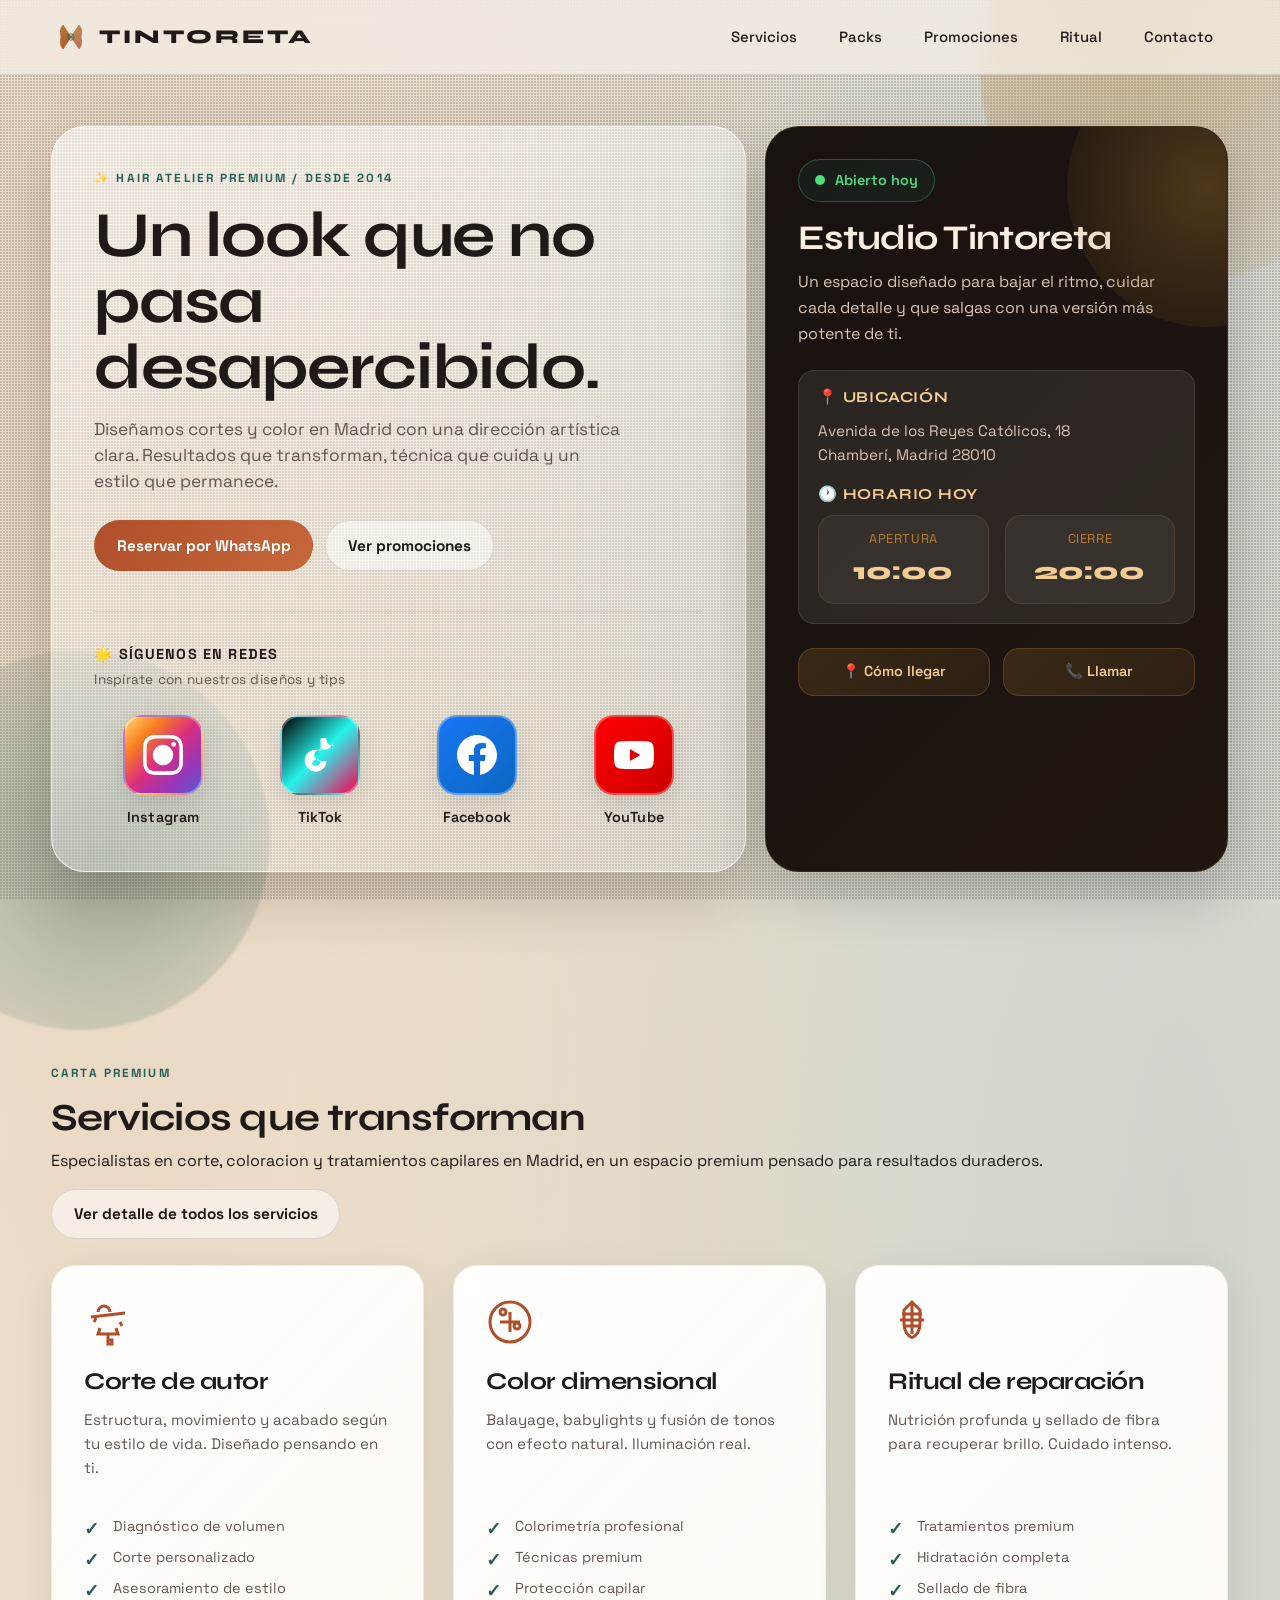
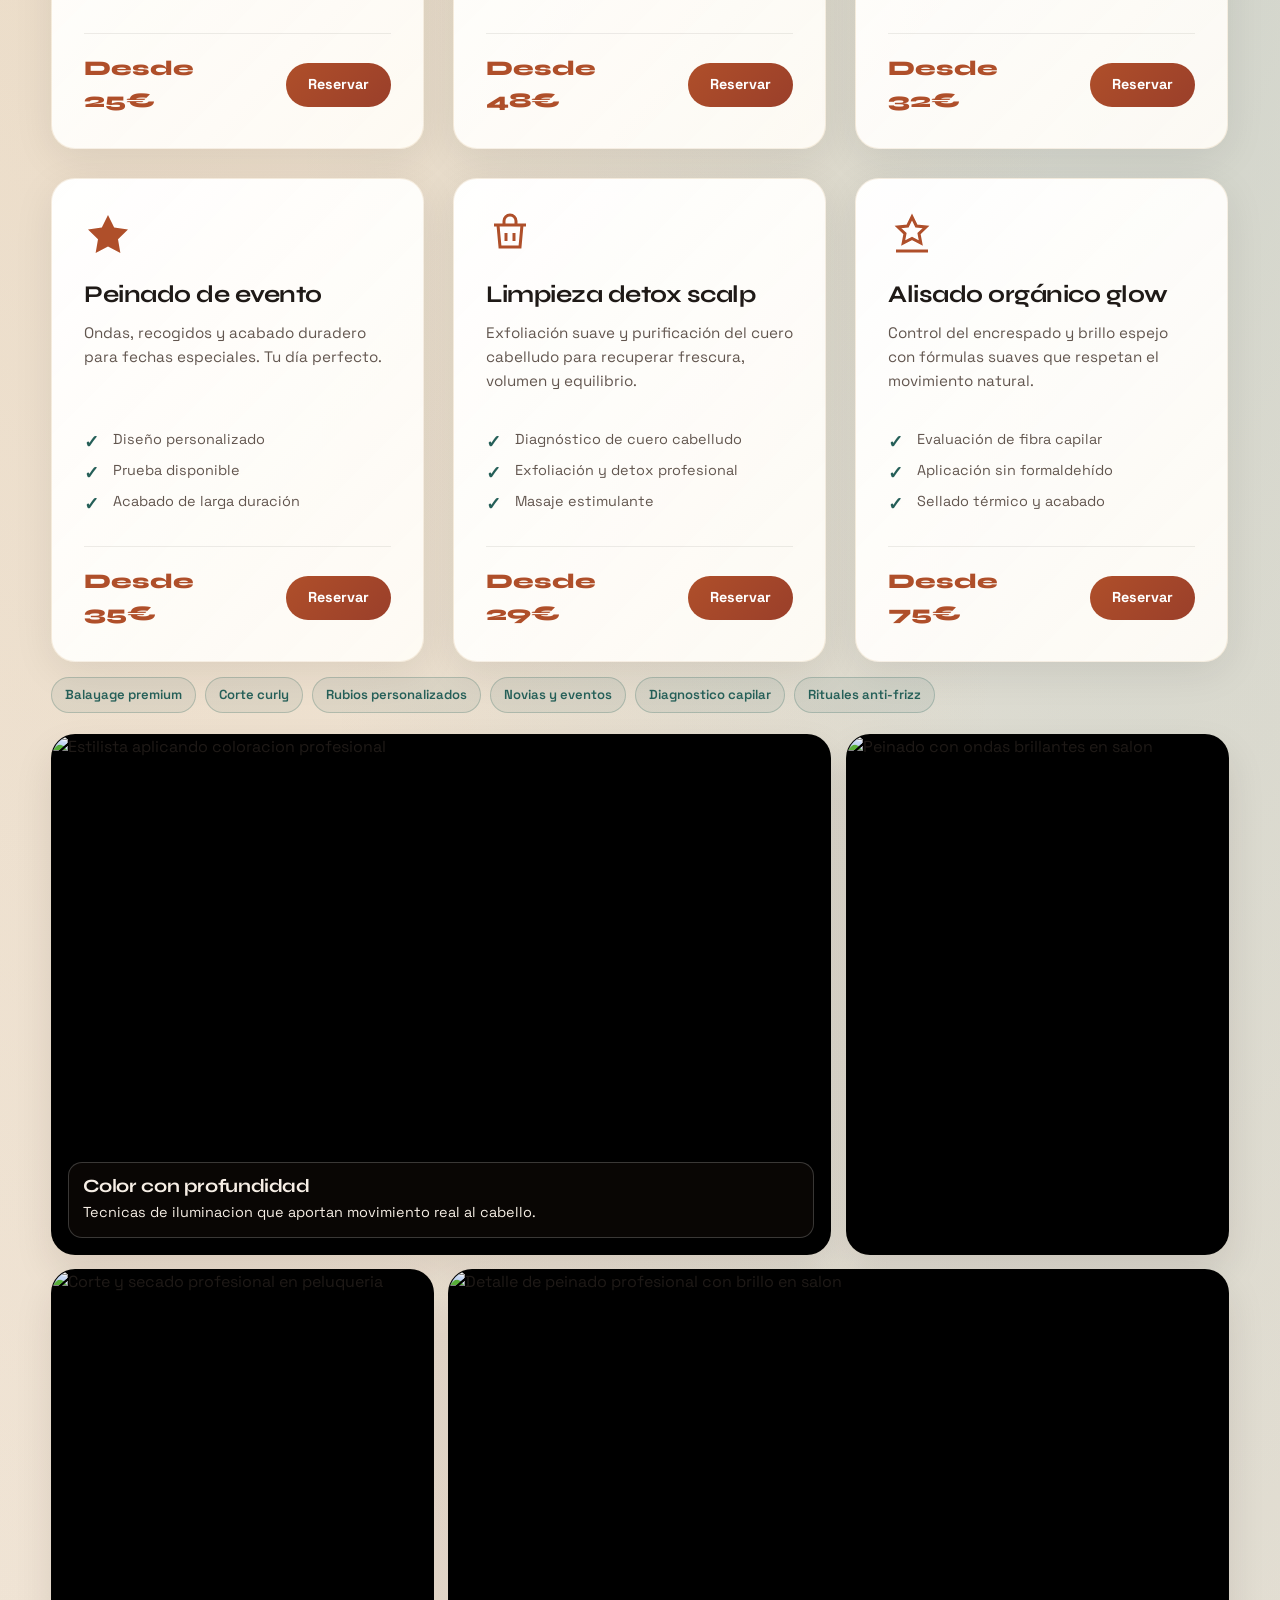
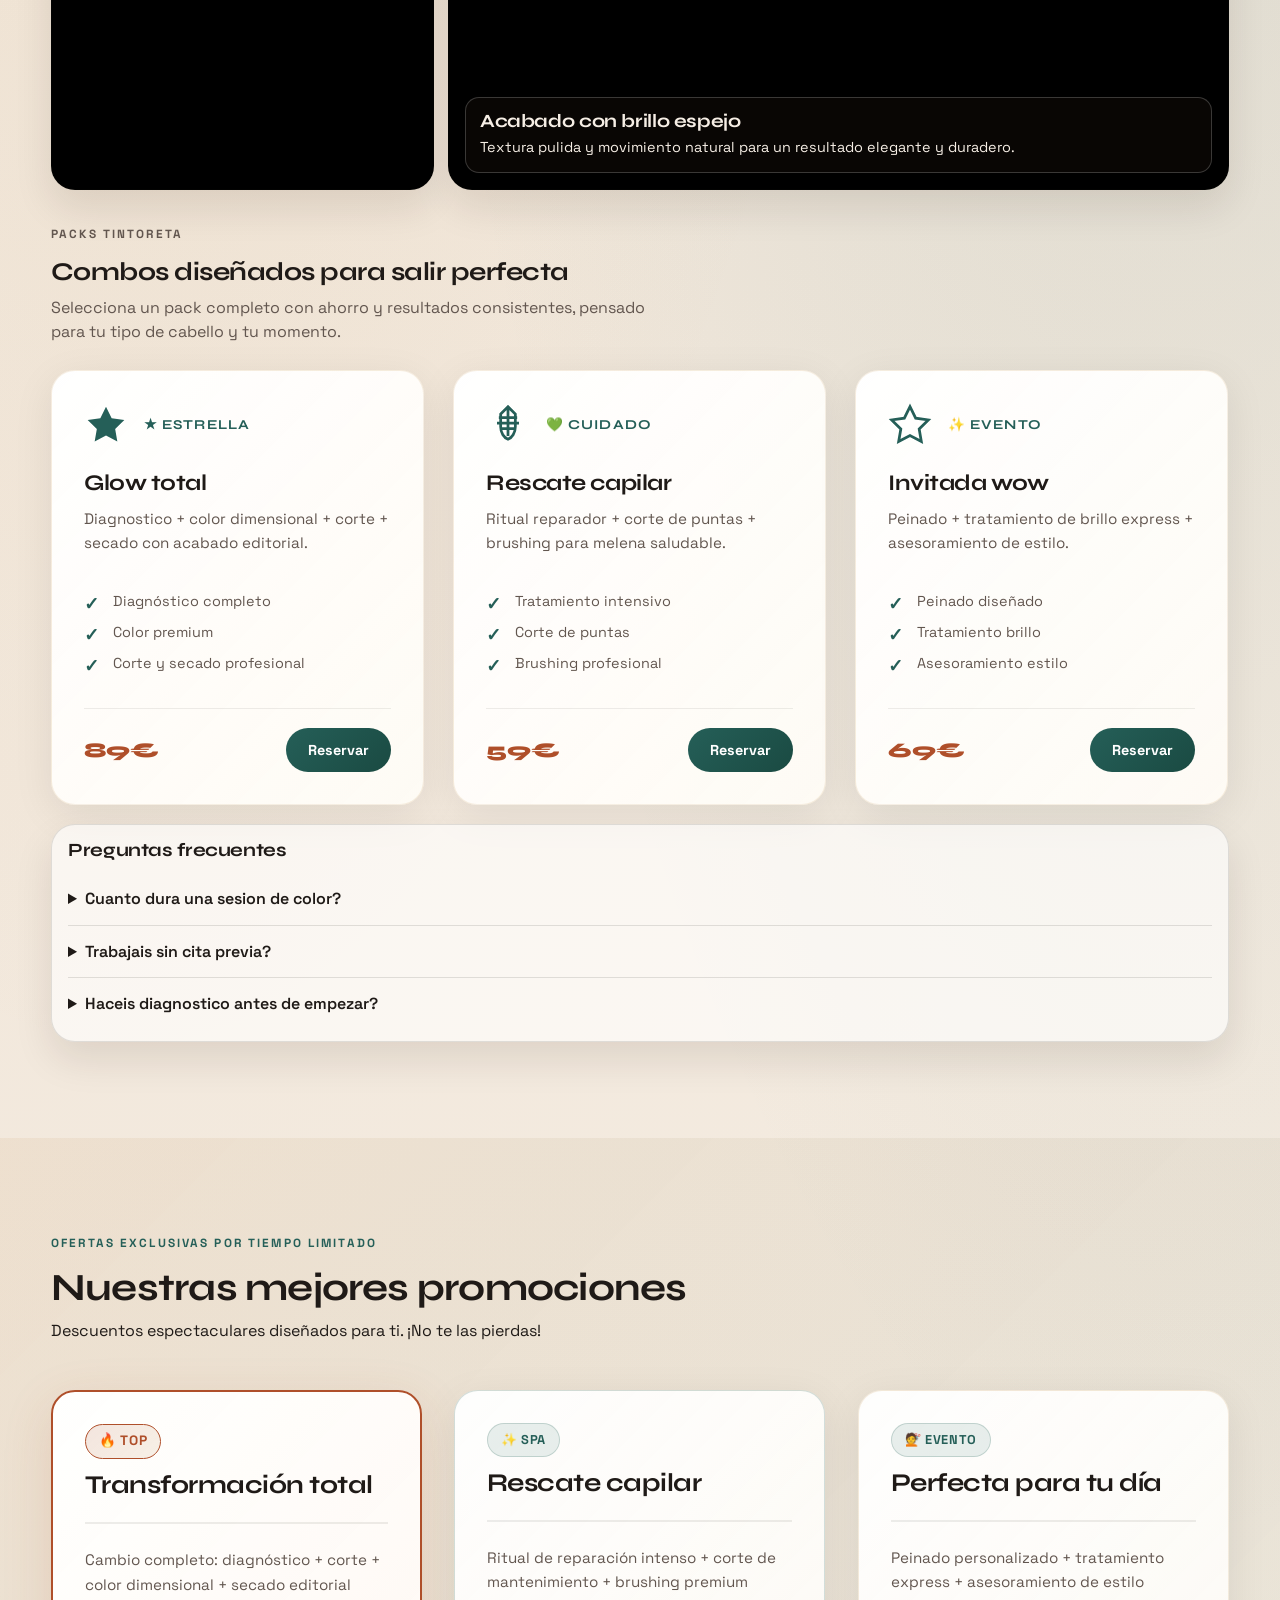
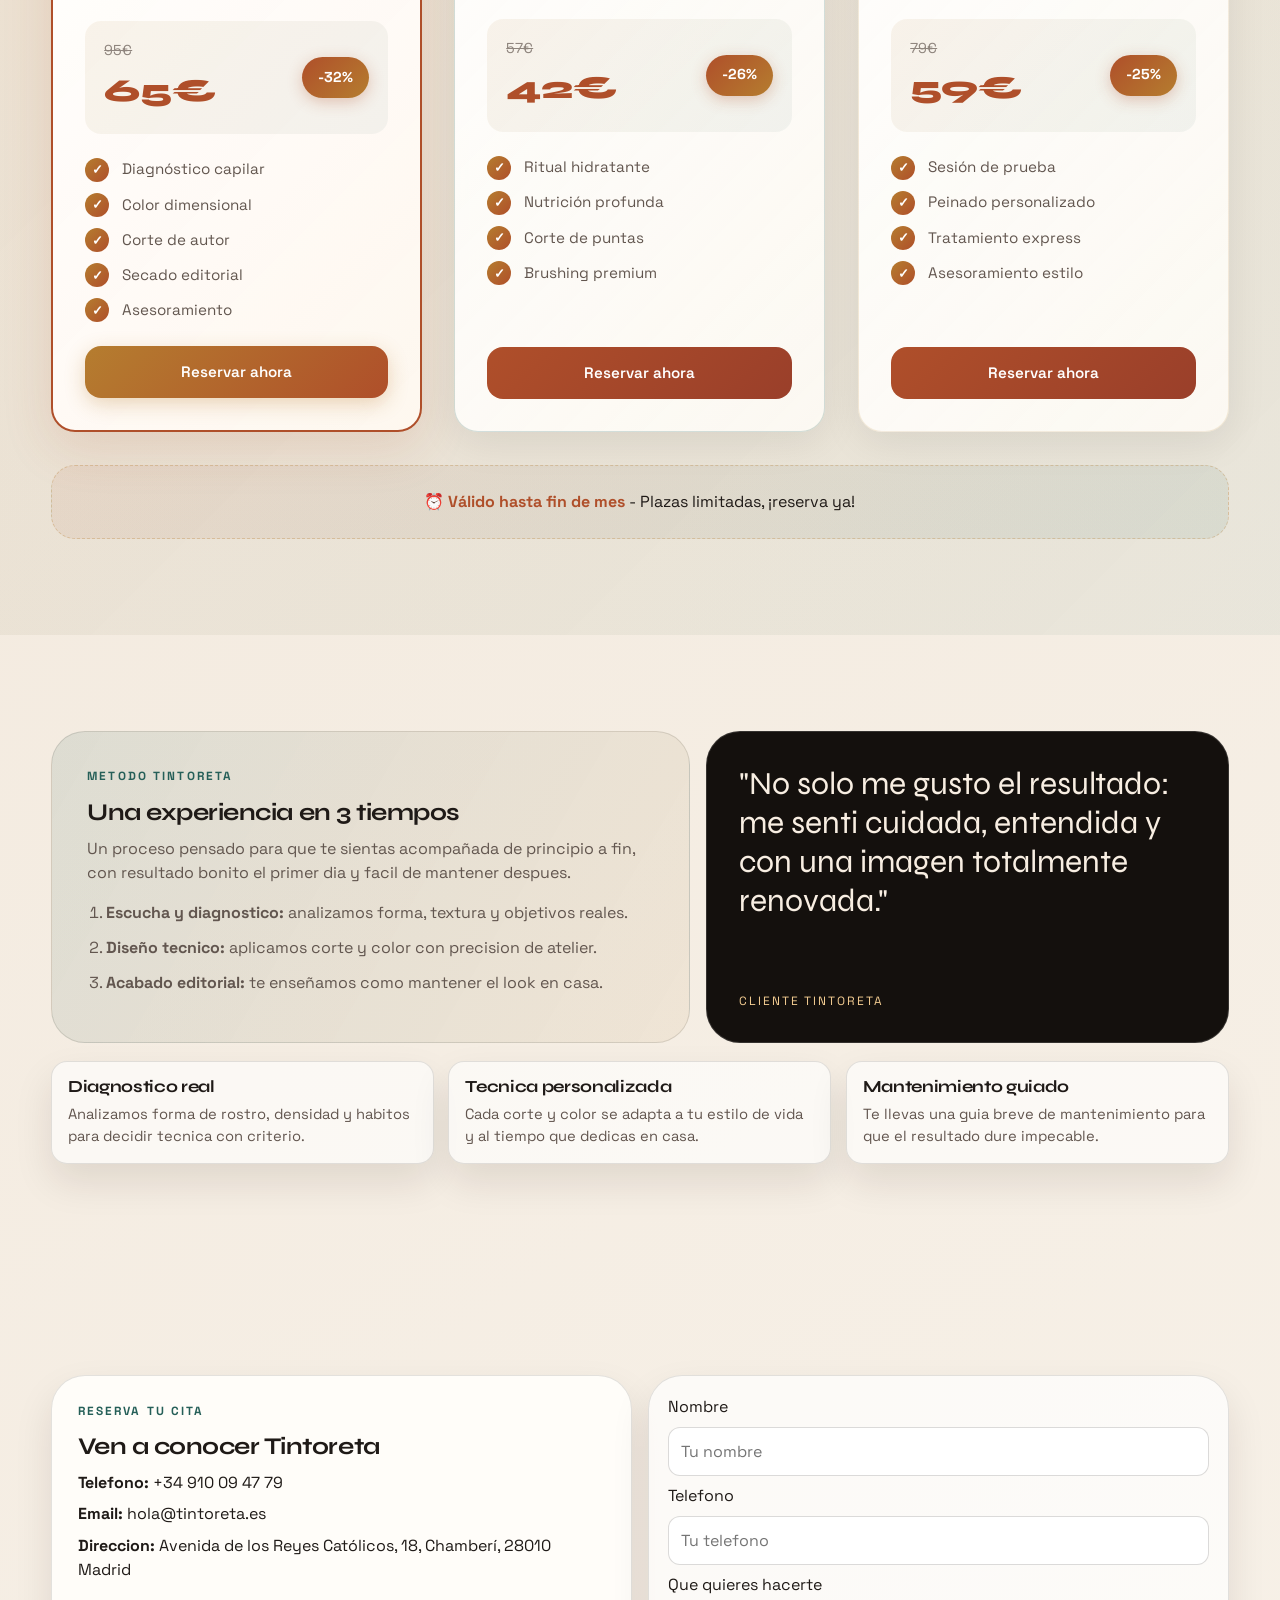
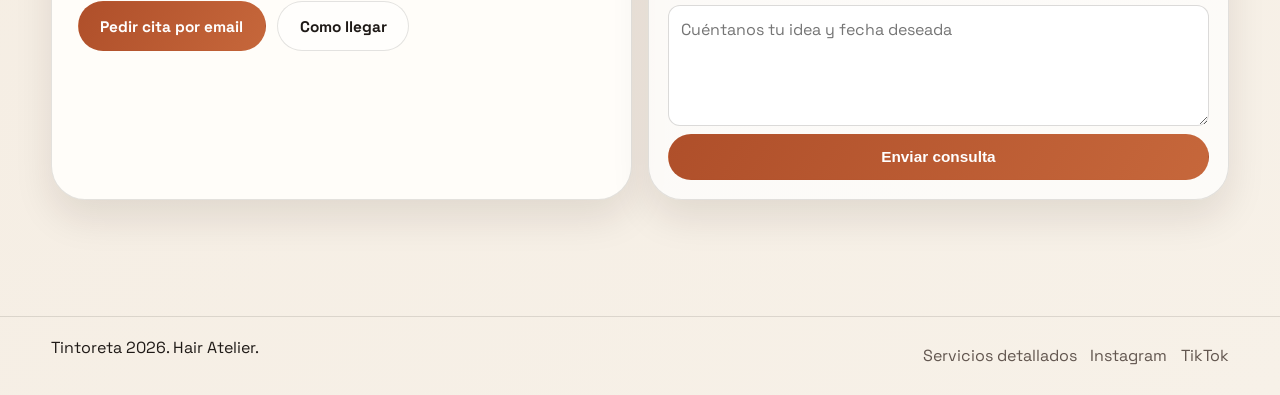
==== commit 8add90b2: "Ajusta anclajes y expande seccion ritual" ====
--- a/index.html
+++ b/index.html
@@ -187,7 +187,13 @@
         </svg>
         <span>TINTORETA</span>
       </a>
-      <button class="nav-toggle" aria-label="Abrir menu" aria-expanded="false">Menu</button>
+      <button class="nav-toggle" aria-label="Abrir menu" aria-expanded="false">
+        <span class="hamburger" aria-hidden="true">
+          <span class="bar"></span>
+          <span class="bar"></span>
+          <span class="bar"></span>
+        </span>
+      </button>
       <nav class="site-nav" id="main-nav">
         <a href="#servicios">Servicios</a>
         <a href="#packs">Packs</a>
@@ -436,13 +442,13 @@
           </article>
         </div>
 
-        <div class="packs-head reveal">
+        <div class="packs-head reveal" id="packs">
           <p class="tagline">Packs tintoreta</p>
           <h3>Combos diseñados para salir perfecta</h3>
           <p>Selecciona un pack completo con ahorro y resultados consistentes, pensado para tu tipo de cabello y tu momento.</p>
         </div>
 
-        <div class="packs-grid" id="packs">
+        <div class="packs-grid">
           <article class="pack-card reveal">
             <div class="pack-header">
               <svg class="pack-icon" viewBox="0 0 24 24" fill="currentColor">
@@ -638,6 +644,7 @@
         <article class="ritual-copy reveal">
           <p class="tagline">Metodo Tintoreta</p>
           <h2>Una experiencia en 3 tiempos</h2>
+          <p class="ritual-intro">Un proceso pensado para que te sientas acompañada de principio a fin, con resultado bonito el primer dia y facil de mantener despues.</p>
           <ol>
             <li><strong>Escucha y diagnostico:</strong> analizamos forma, textura y objetivos reales.</li>
             <li><strong>Diseño tecnico:</strong> aplicamos corte y color con precision de atelier.</li>
@@ -647,6 +654,20 @@
         <article class="quote-card reveal">
           <p>"No solo me gusto el resultado: me senti cuidada, entendida y con una imagen totalmente renovada."</p>
           <span>Cliente Tintoreta</span>
+        </article>
+      </div>
+      <div class="container reveal ritual-points" aria-label="Beneficios del metodo Tintoreta">
+        <article>
+          <h3>Diagnostico real</h3>
+          <p>Analizamos forma de rostro, densidad y habitos para decidir tecnica con criterio.</p>
+        </article>
+        <article>
+          <h3>Tecnica personalizada</h3>
+          <p>Cada corte y color se adapta a tu estilo de vida y al tiempo que dedicas en casa.</p>
+        </article>
+        <article>
+          <h3>Mantenimiento guiado</h3>
+          <p>Te llevas una guia breve de mantenimiento para que el resultado dure impecable.</p>
         </article>
       </div>
     </section>
--- a/styles.css
+++ b/styles.css
@@ -63,6 +63,15 @@
   padding: 6rem 0;
 }
 
+section[id],
+.packs-head[id] {
+  scroll-margin-top: 72px;
+}
+
+.ritual {
+  padding-bottom: 7.2rem;
+}
+
 .noise-overlay {
   position: fixed;
   inset: 0;
@@ -169,7 +178,40 @@
   border: 1px solid var(--line);
   background: rgba(255, 255, 255, 0.4);
   border-radius: 10px;
-  padding: 0.45rem 0.75rem;
+  width: 44px;
+  height: 44px;
+  padding: 0;
+  align-items: center;
+  justify-content: center;
+  cursor: pointer;
+}
+
+.hamburger {
+  width: 20px;
+  height: 14px;
+  display: inline-flex;
+  flex-direction: column;
+  justify-content: space-between;
+}
+
+.hamburger .bar {
+  width: 100%;
+  height: 2px;
+  border-radius: 999px;
+  background: var(--ink);
+  transition: transform 0.28s ease, opacity 0.2s ease;
+}
+
+.nav-toggle[aria-expanded="true"] .bar:nth-child(1) {
+  transform: translateY(6px) rotate(45deg);
+}
+
+.nav-toggle[aria-expanded="true"] .bar:nth-child(2) {
+  opacity: 0;
+}
+
+.nav-toggle[aria-expanded="true"] .bar:nth-child(3) {
+  transform: translateY(-6px) rotate(-45deg);
 }
 
 .hero {
@@ -1036,6 +1078,11 @@
   padding-left: 1.2rem;
 }
 
+.ritual-intro {
+  color: var(--muted);
+  margin-bottom: 0.4rem;
+}
+
 .ritual-copy li {
   margin-bottom: 0.7rem;
   color: var(--muted);
@@ -1063,6 +1110,32 @@
   text-transform: uppercase;
   font-size: 0.75rem;
   letter-spacing: 0.16em;
+}
+
+.ritual-points {
+  margin-top: 1.2rem;
+  display: grid;
+  grid-template-columns: repeat(3, minmax(0, 1fr));
+  gap: 0.9rem;
+}
+
+.ritual-points article {
+  border-radius: var(--radius-md);
+  border: 1px solid rgba(31, 26, 23, 0.12);
+  background: rgba(255, 255, 255, 0.62);
+  box-shadow: var(--shadow-soft);
+  padding: 1rem;
+}
+
+.ritual-points h3 {
+  font-size: 1.06rem;
+  margin-bottom: 0.45rem;
+}
+
+.ritual-points p {
+  margin: 0;
+  color: var(--muted);
+  font-size: 0.92rem;
 }
 
 .contact-grid {
@@ -1476,6 +1549,10 @@
     grid-template-columns: 1fr;
   }
 
+  .ritual-points {
+    grid-template-columns: 1fr;
+  }
+
   .hero-panel {
     min-height: 260px;
   }
@@ -1525,6 +1602,11 @@
     padding: 4.6rem 0;
   }
 
+  section[id],
+  .packs-head[id] {
+    scroll-margin-top: 66px;
+  }
+
   .services-grid {
     grid-template-columns: 1fr;
     gap: 1.2rem;
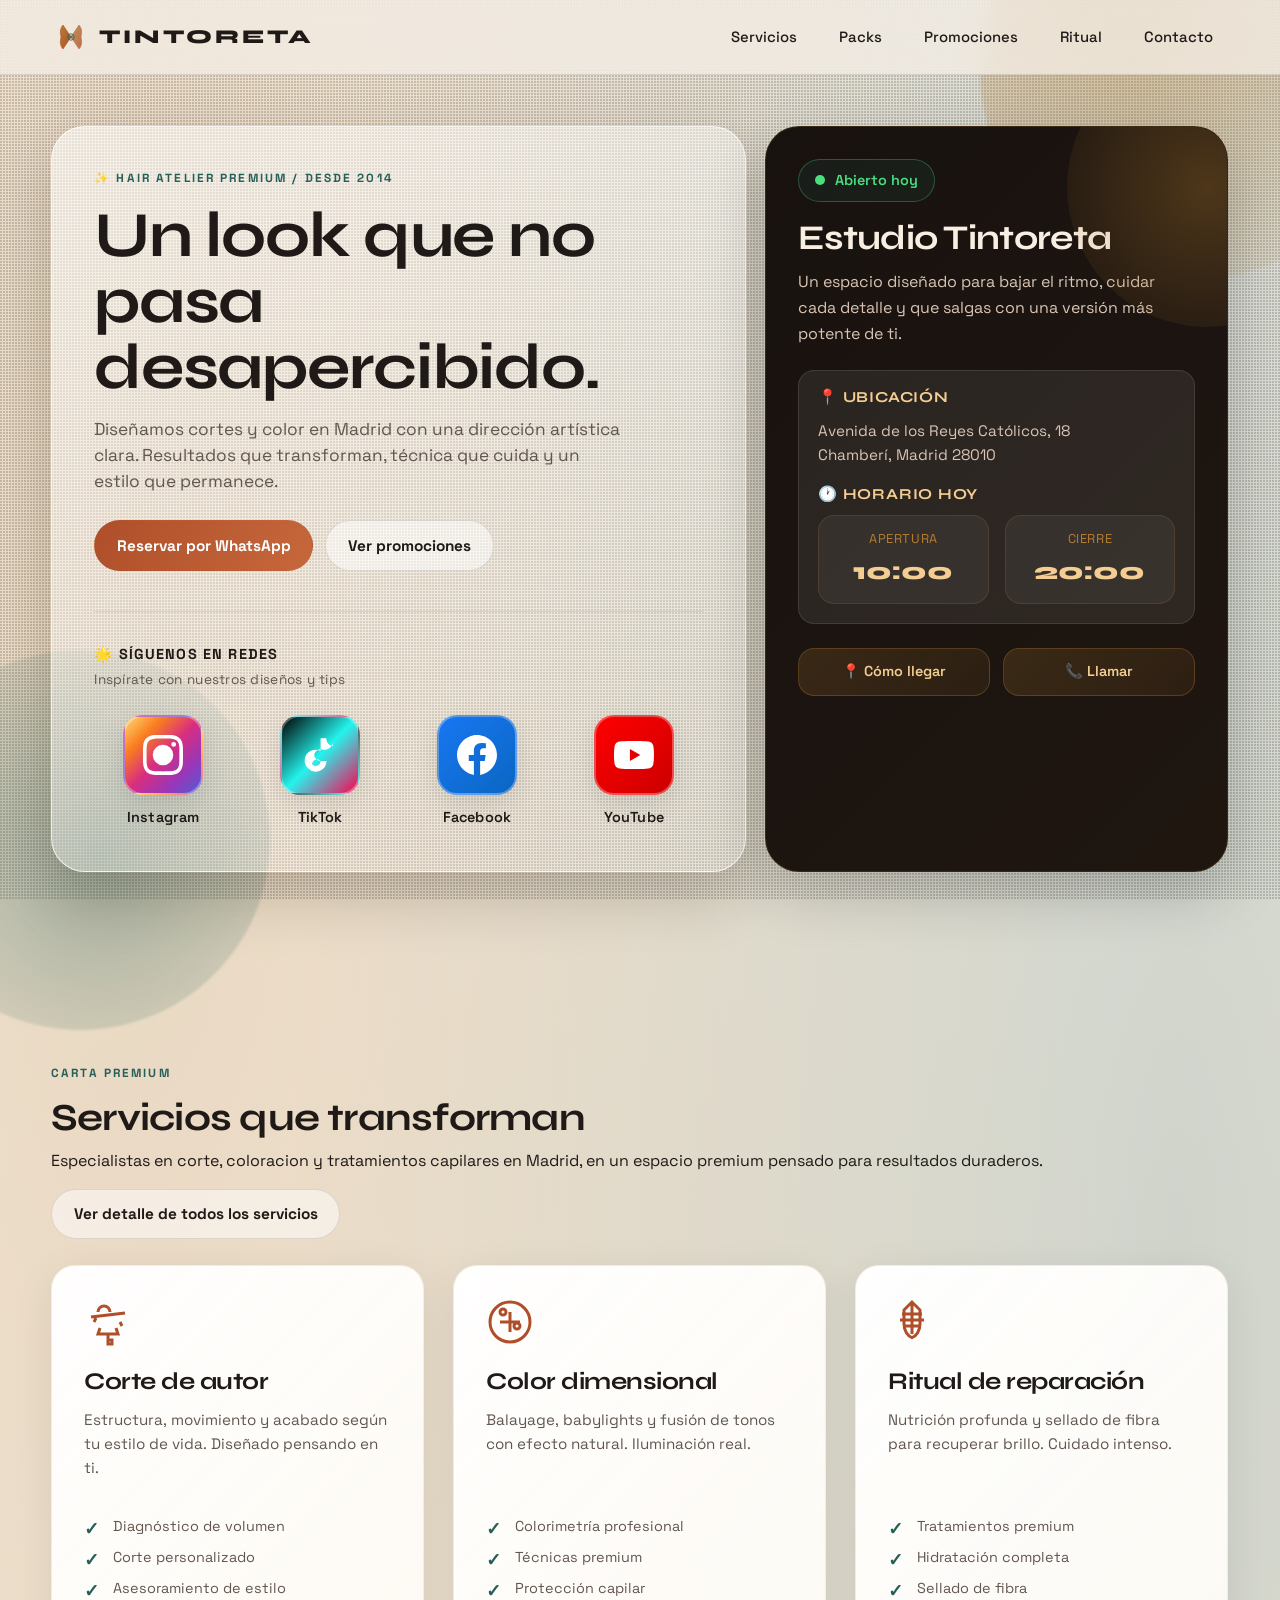
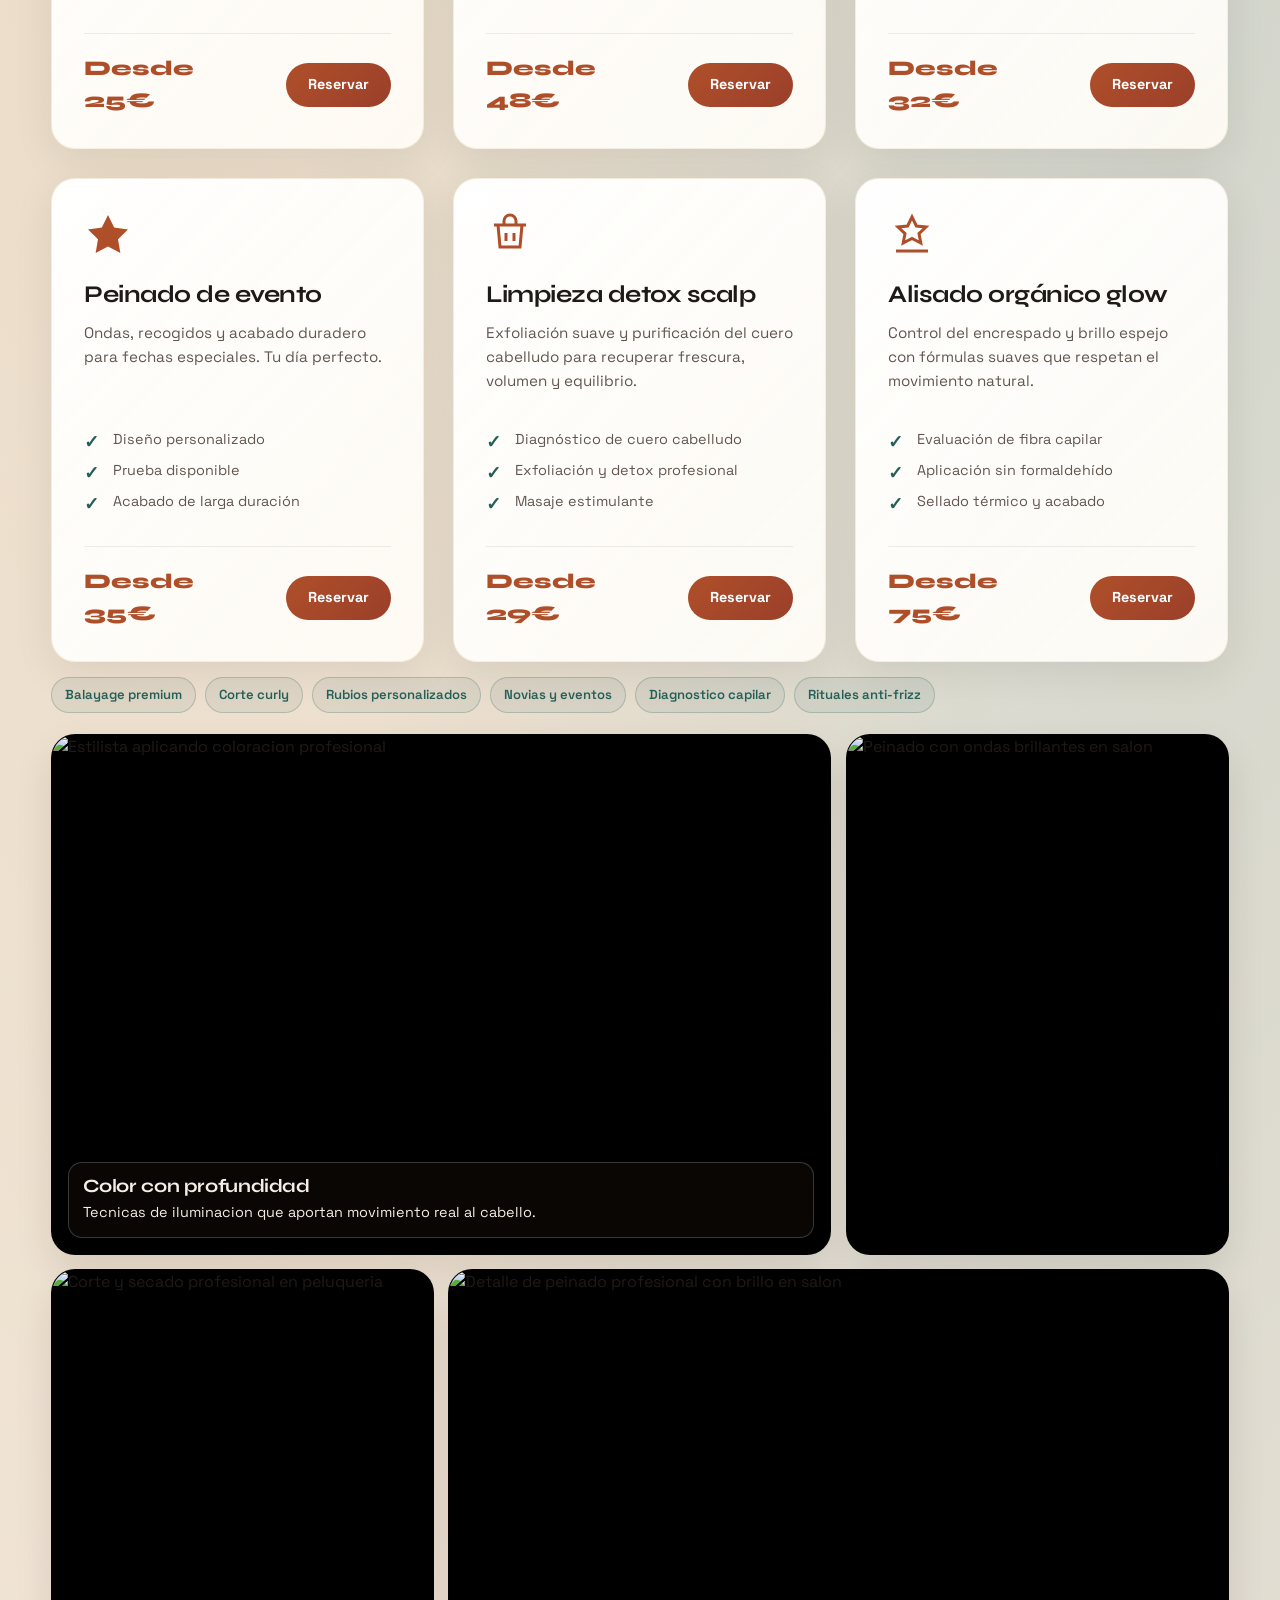
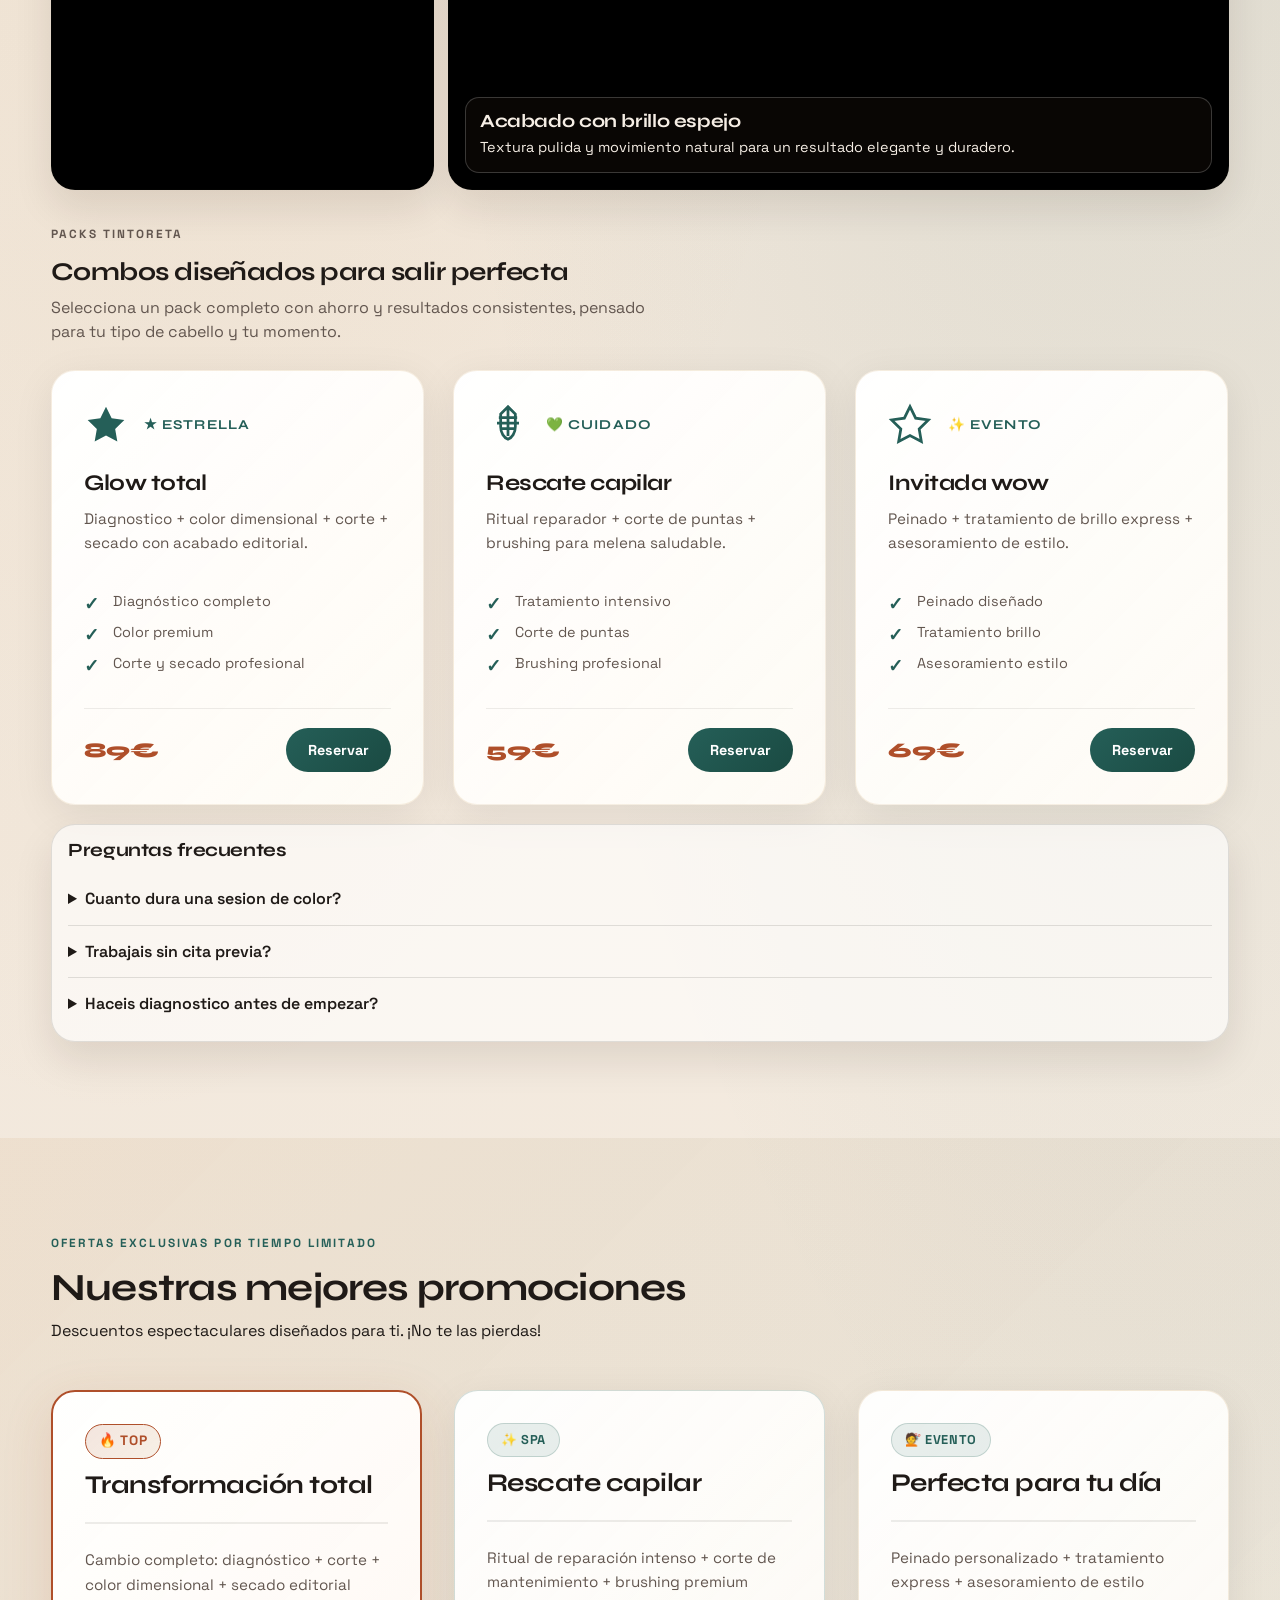
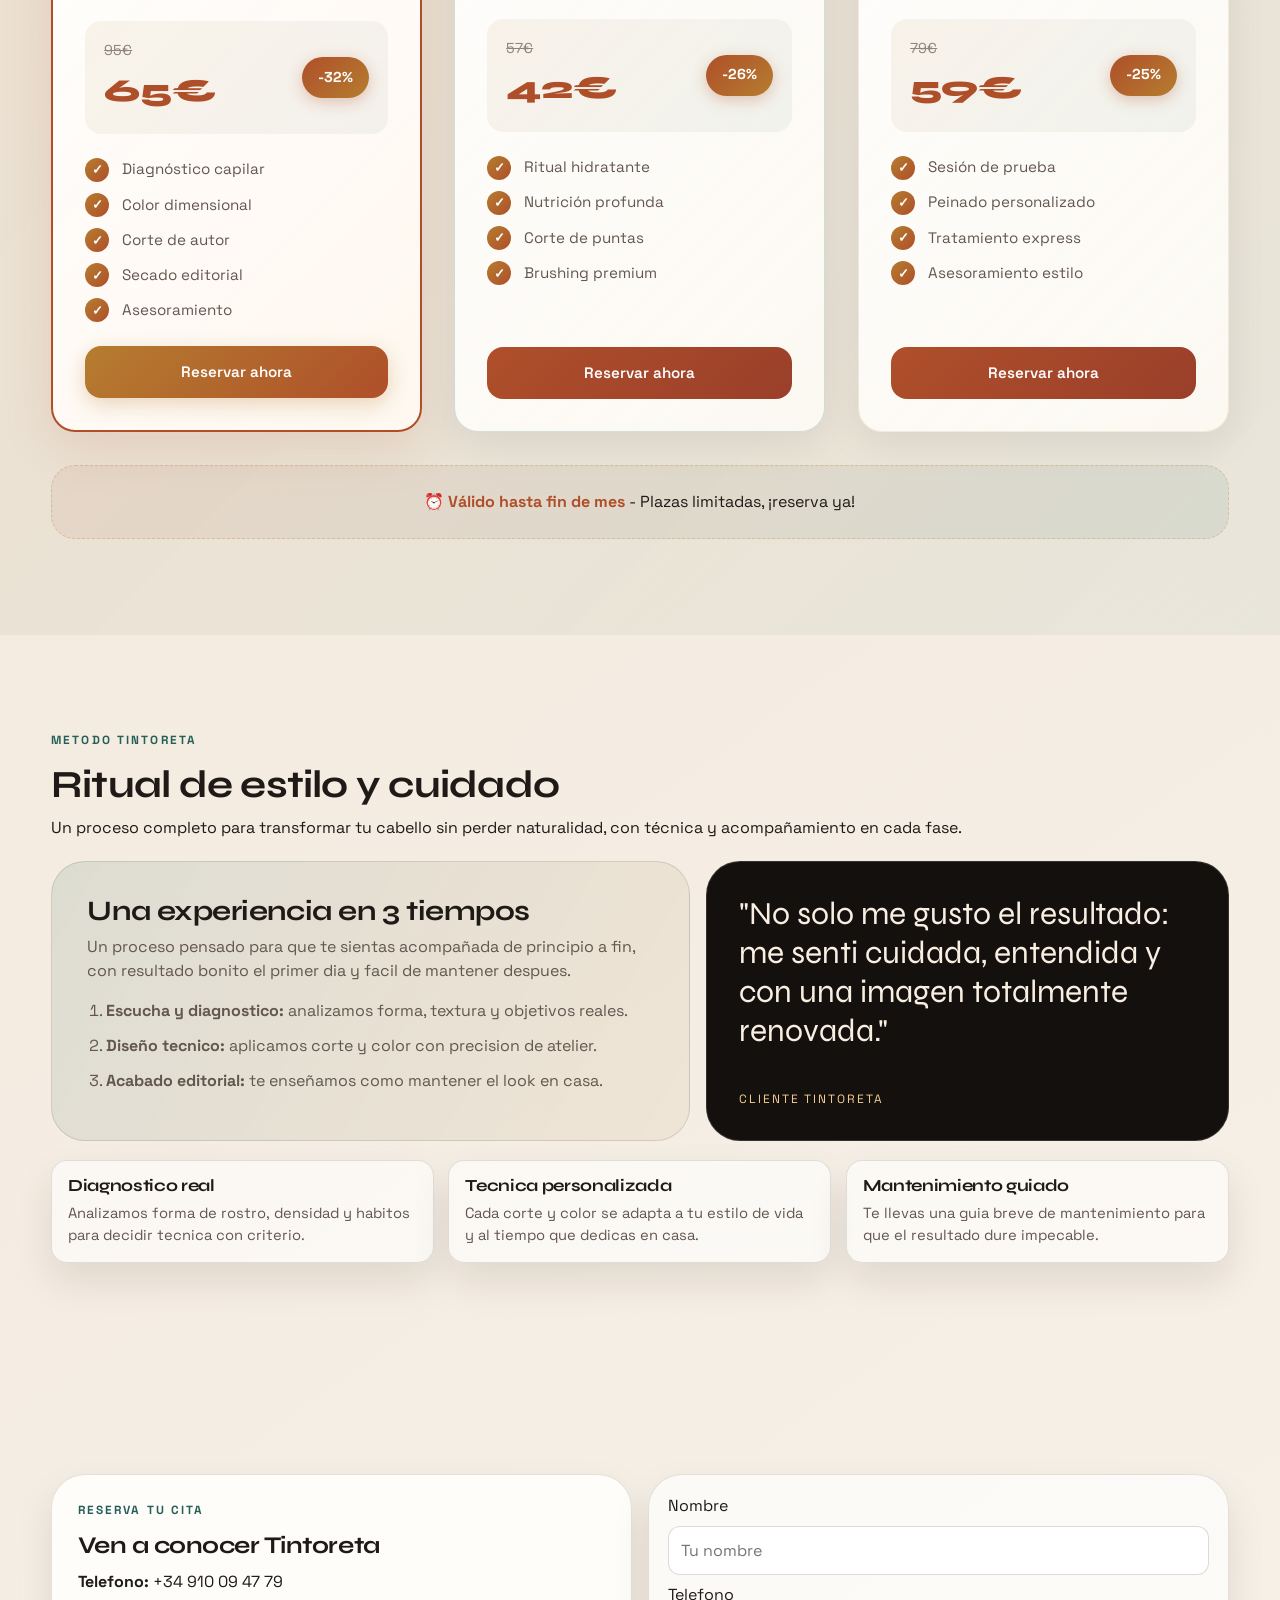
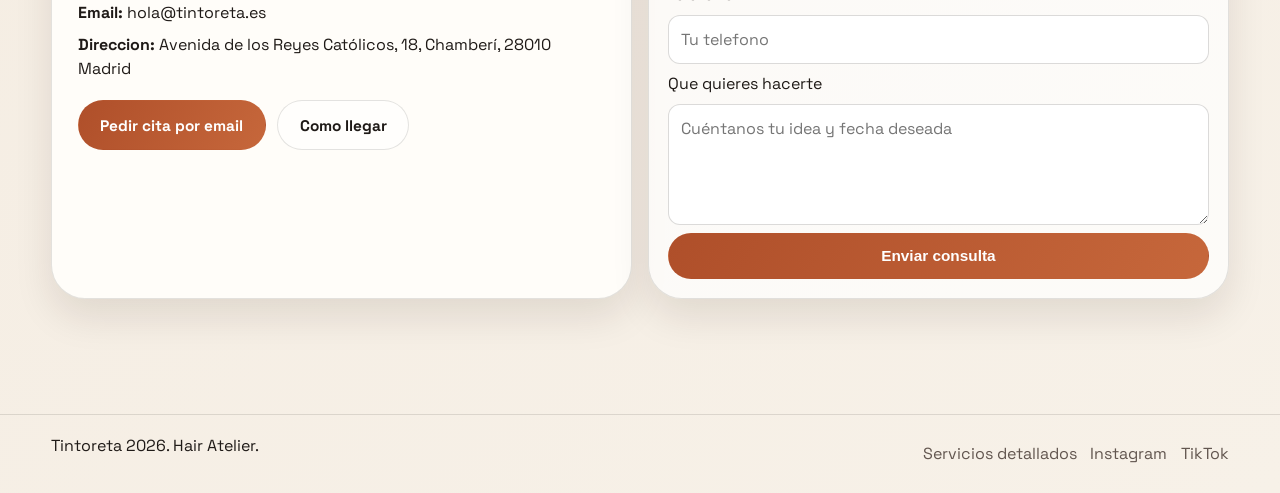
==== commit 77f908f2: "Mejora seccion ritual y ajusta anclaje del menu" ====
--- a/index.html
+++ b/index.html
@@ -640,10 +640,17 @@
     </section>
 
     <section id="ritual" class="section ritual">
+      <div class="container">
+        <div class="section-head ritual-head reveal">
+          <p class="tagline">Metodo Tintoreta</p>
+          <h2>Ritual de estilo y cuidado</h2>
+          <p>Un proceso completo para transformar tu cabello sin perder naturalidad, con técnica y acompañamiento en cada fase.</p>
+        </div>
+      </div>
+
       <div class="container ritual-grid">
         <article class="ritual-copy reveal">
-          <p class="tagline">Metodo Tintoreta</p>
-          <h2>Una experiencia en 3 tiempos</h2>
+          <h3>Una experiencia en 3 tiempos</h3>
           <p class="ritual-intro">Un proceso pensado para que te sientas acompañada de principio a fin, con resultado bonito el primer dia y facil de mantener despues.</p>
           <ol>
             <li><strong>Escucha y diagnostico:</strong> analizamos forma, textura y objetivos reales.</li>
--- a/styles.css
+++ b/styles.css
@@ -65,11 +65,15 @@
 
 section[id],
 .packs-head[id] {
-  scroll-margin-top: 72px;
+  scroll-margin-top: 86px;
 }
 
 .ritual {
   padding-bottom: 7.2rem;
+}
+
+.ritual-head {
+  margin-bottom: 1.35rem;
 }
 
 .noise-overlay {
@@ -466,6 +470,55 @@
 .social-icon-card:hover .social-name {
   color: var(--clay);
   font-weight: 700;
+}
+
+@media (max-height: 860px) and (min-width: 1024px) {
+  .hero {
+    padding-top: 2.2rem;
+  }
+
+  h1 {
+    font-size: clamp(2rem, 4vw, 4rem);
+    margin-bottom: 0.7rem;
+  }
+
+  .lead {
+    font-size: 1rem;
+    margin-bottom: 0.5rem;
+  }
+
+  .hero-actions {
+    margin-top: 1.1rem;
+  }
+
+  .social-links-hero {
+    margin-top: 1.6rem;
+    padding-top: 1.2rem;
+  }
+
+  .social-header {
+    margin-bottom: 0.9rem;
+  }
+
+  .social-icons {
+    gap: 0.8rem;
+    grid-template-columns: repeat(4, minmax(0, 1fr));
+  }
+
+  .social-icon-bg {
+    width: 64px;
+    height: 64px;
+    border-radius: 16px;
+  }
+
+  .social-icon-bg svg {
+    width: 32px;
+    height: 32px;
+  }
+
+  .social-name {
+    font-size: 0.82rem;
+  }
 }
 
 @media (max-width: 680px) {
@@ -1071,6 +1124,11 @@
   border: 1px solid rgba(31, 26, 23, 0.12);
   border-radius: var(--radius-xl);
   padding: clamp(1.2rem, 3vw, 2.2rem);
+}
+
+.ritual-copy h3 {
+  font-size: clamp(1.4rem, 2.2vw, 2rem);
+  margin-bottom: 0.55rem;
 }
 
 .ritual-copy ol {
@@ -1604,7 +1662,7 @@
 
   section[id],
   .packs-head[id] {
-    scroll-margin-top: 66px;
+    scroll-margin-top: 82px;
   }
 
   .services-grid {
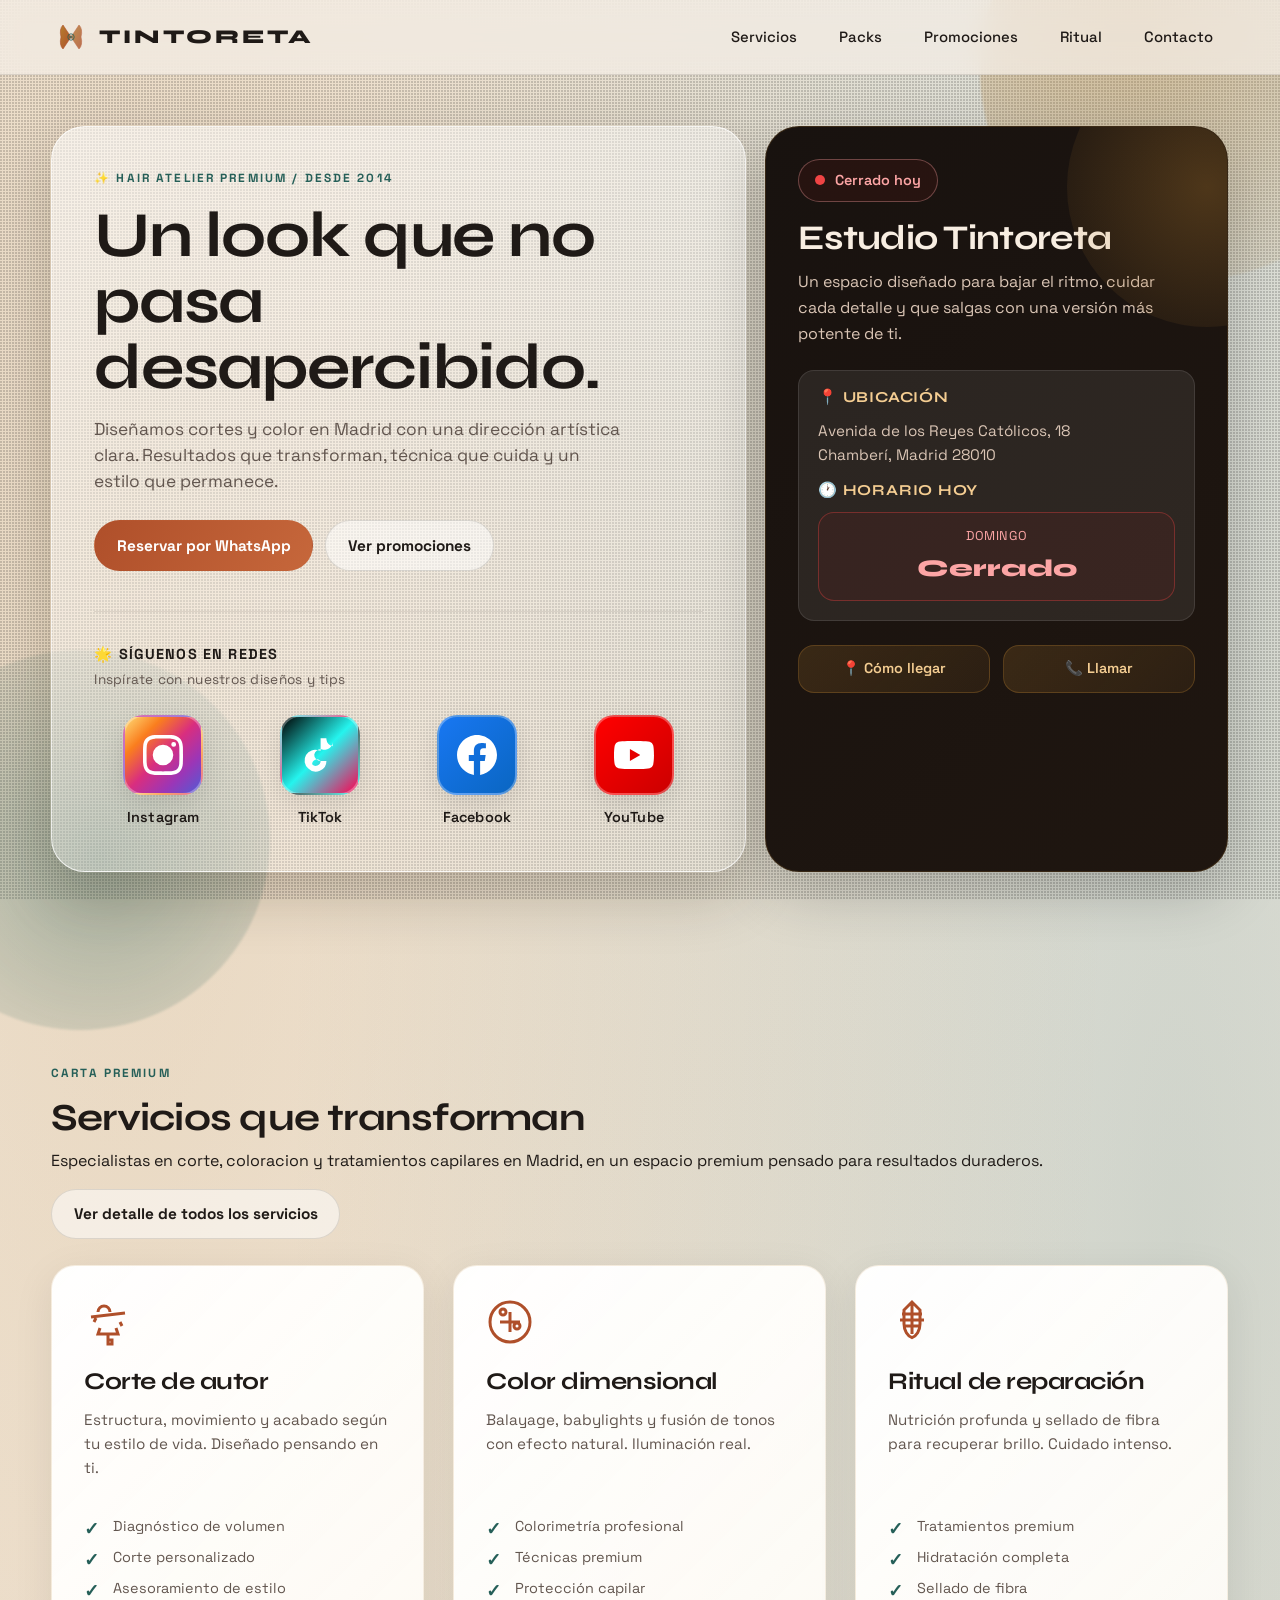
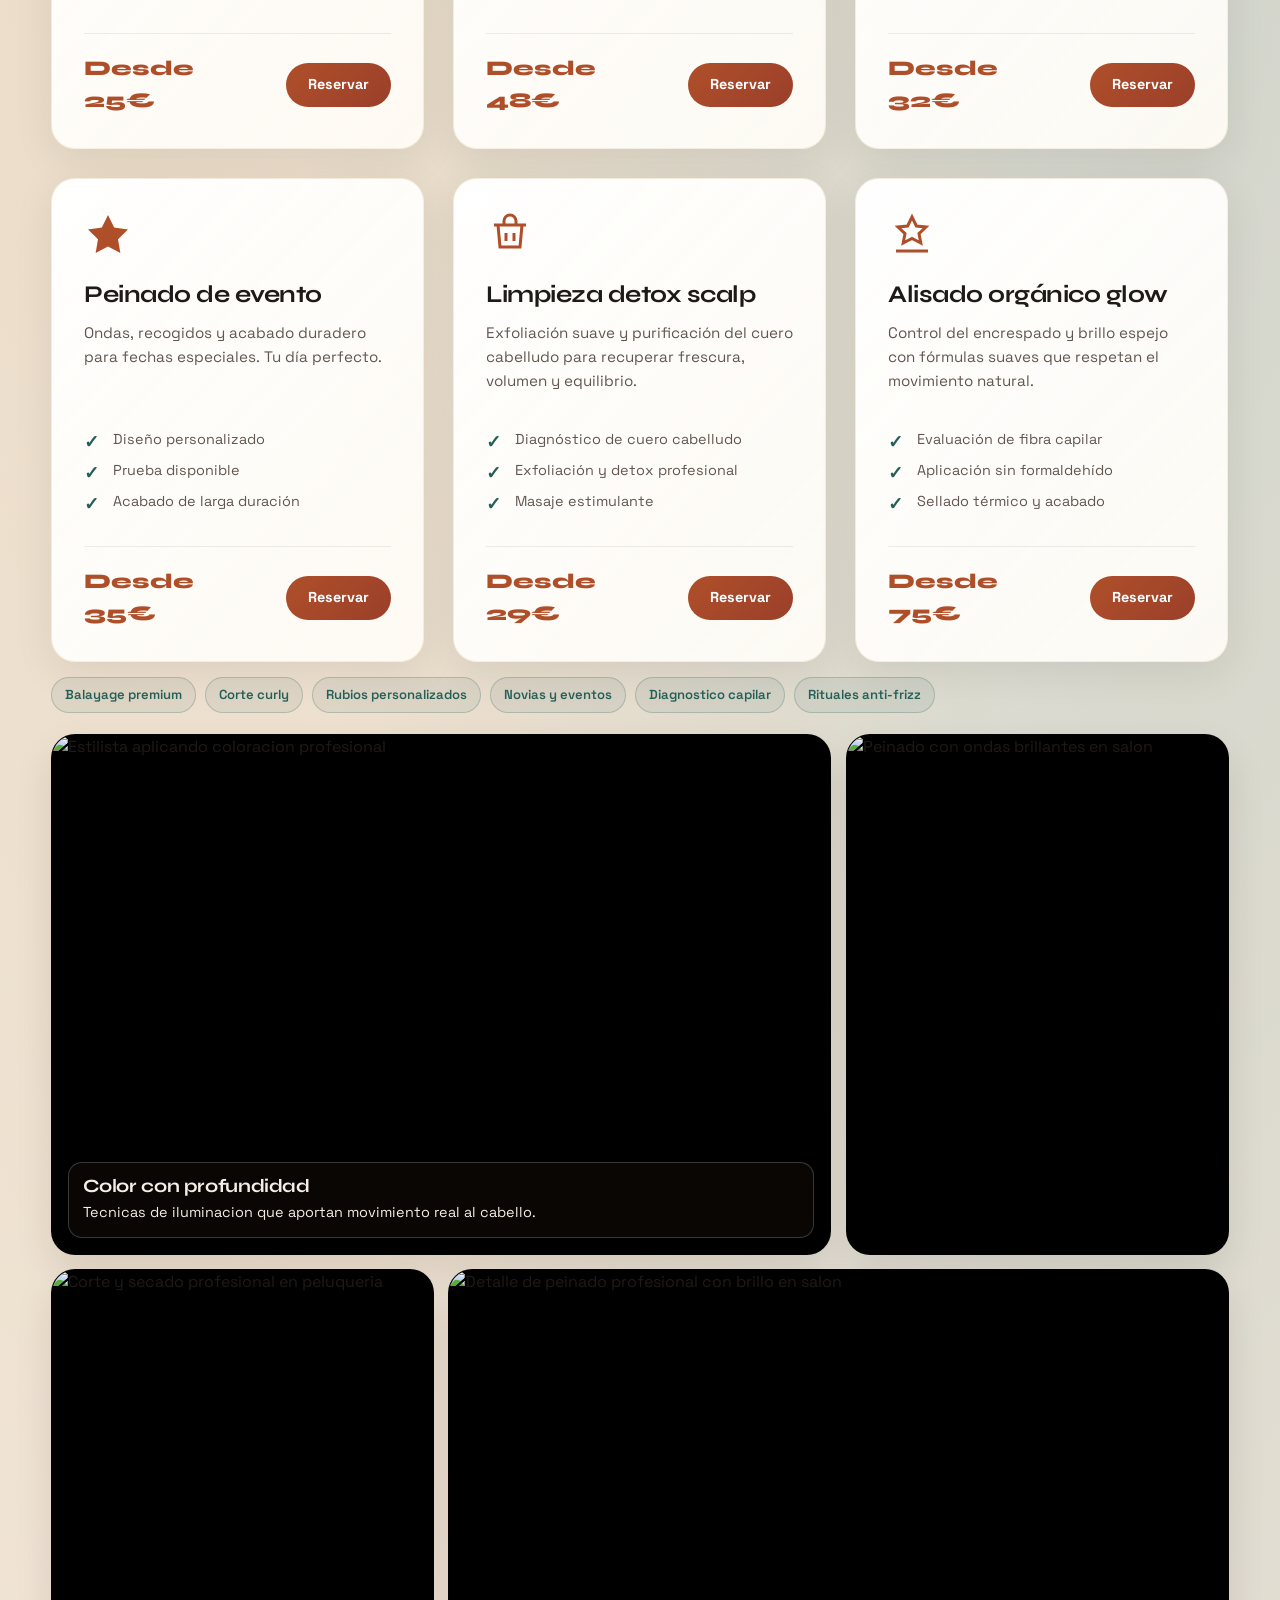
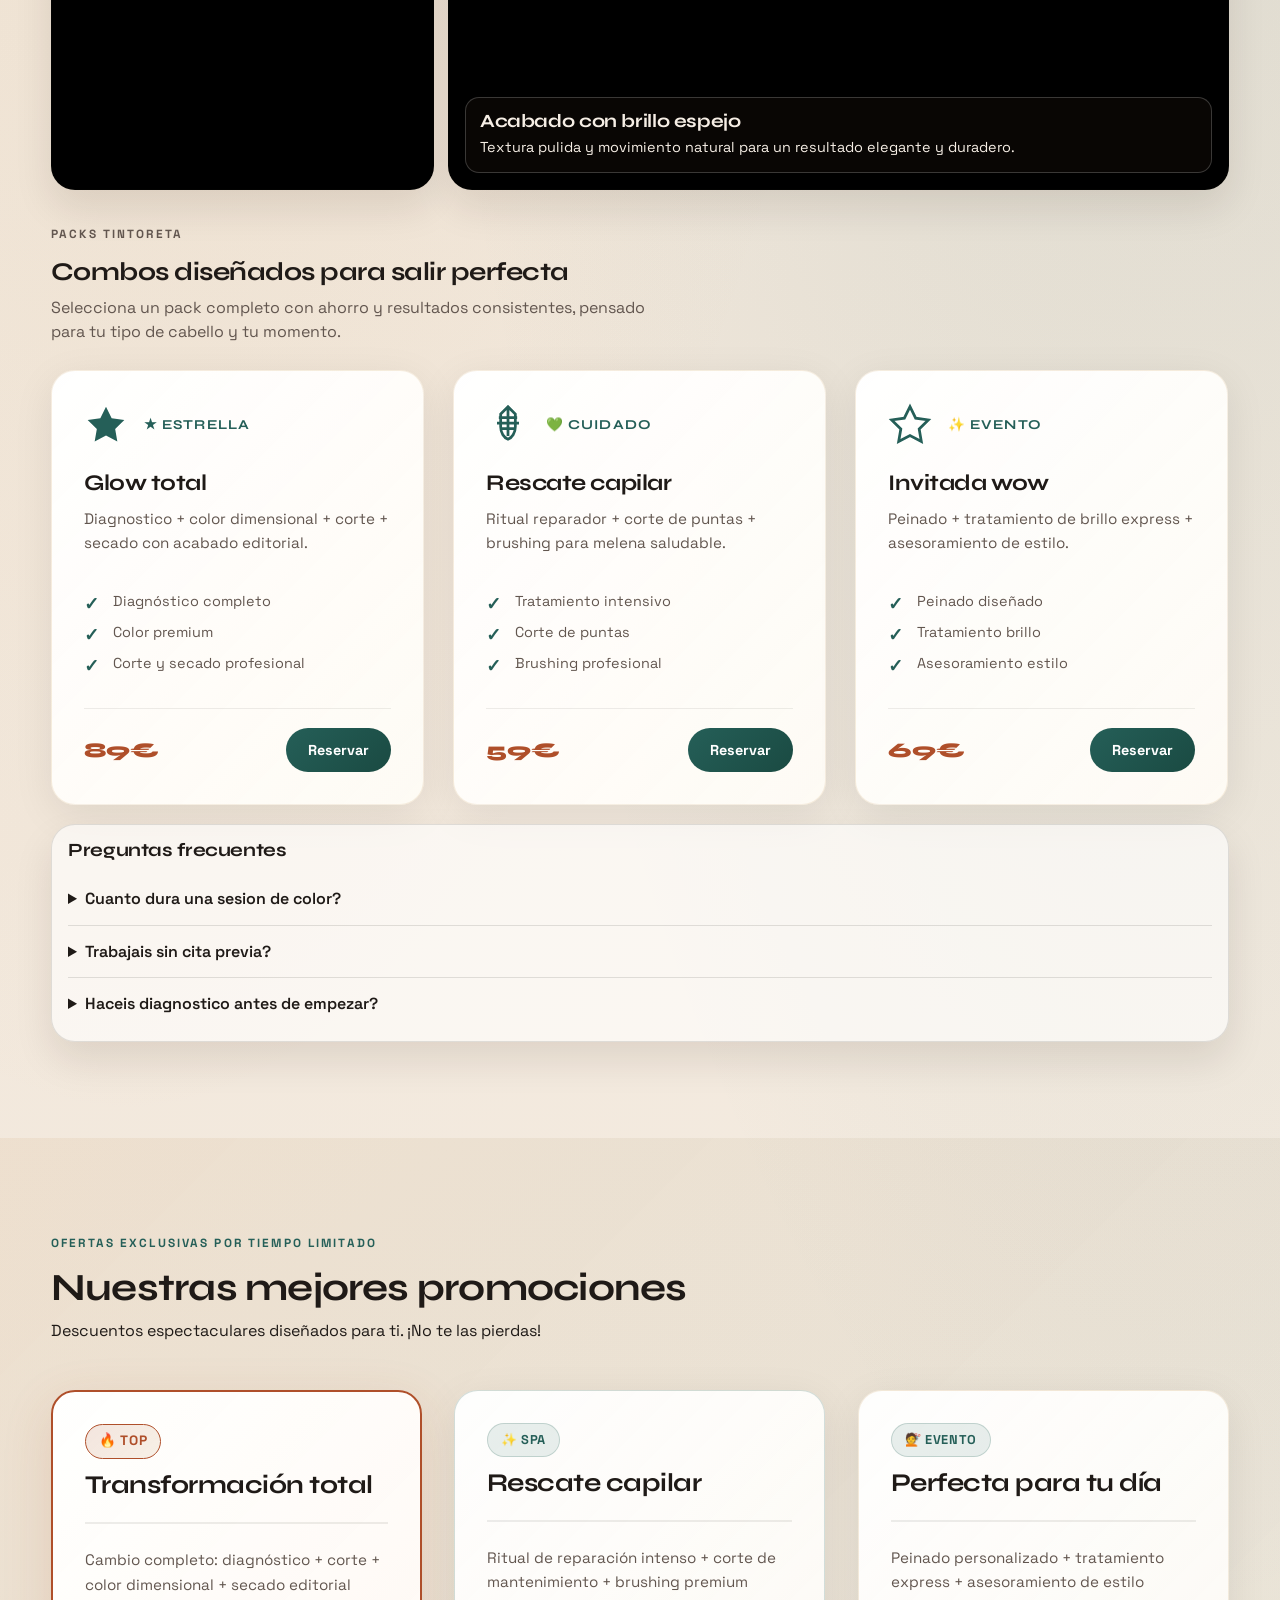
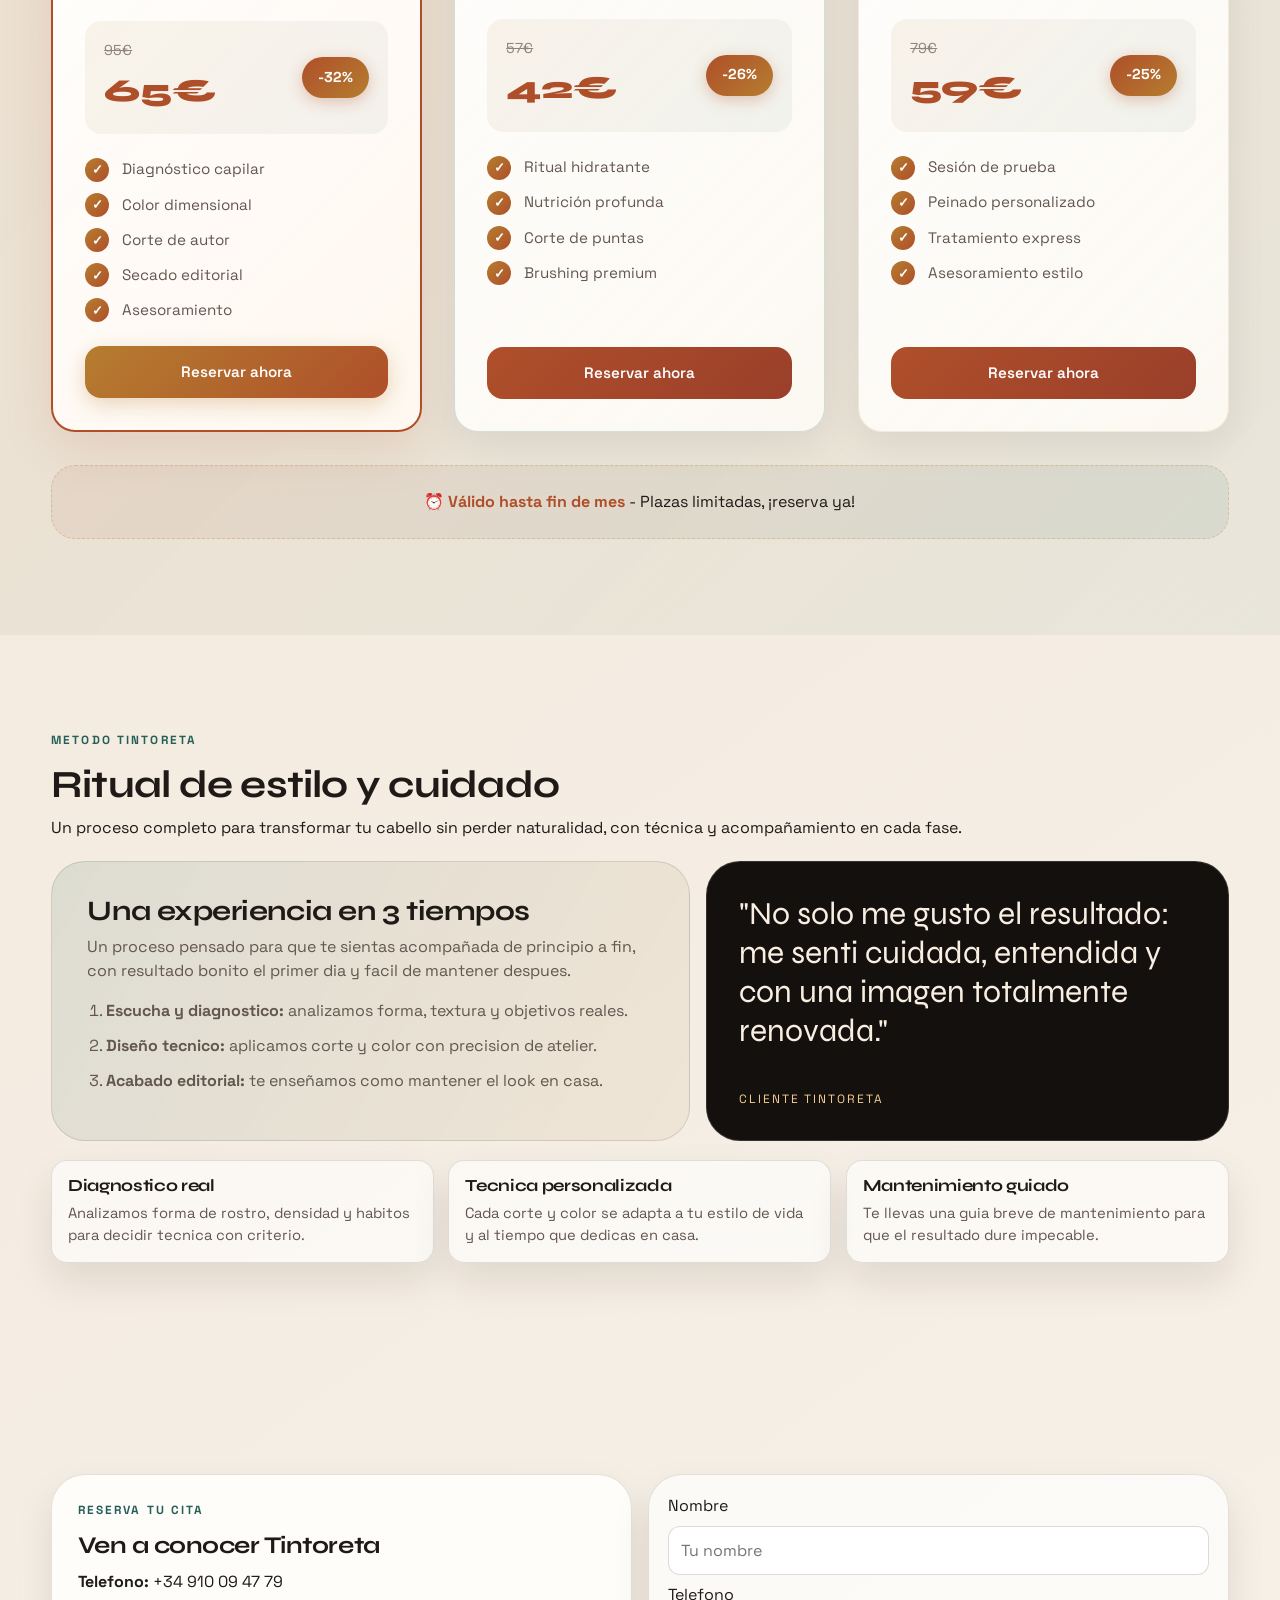
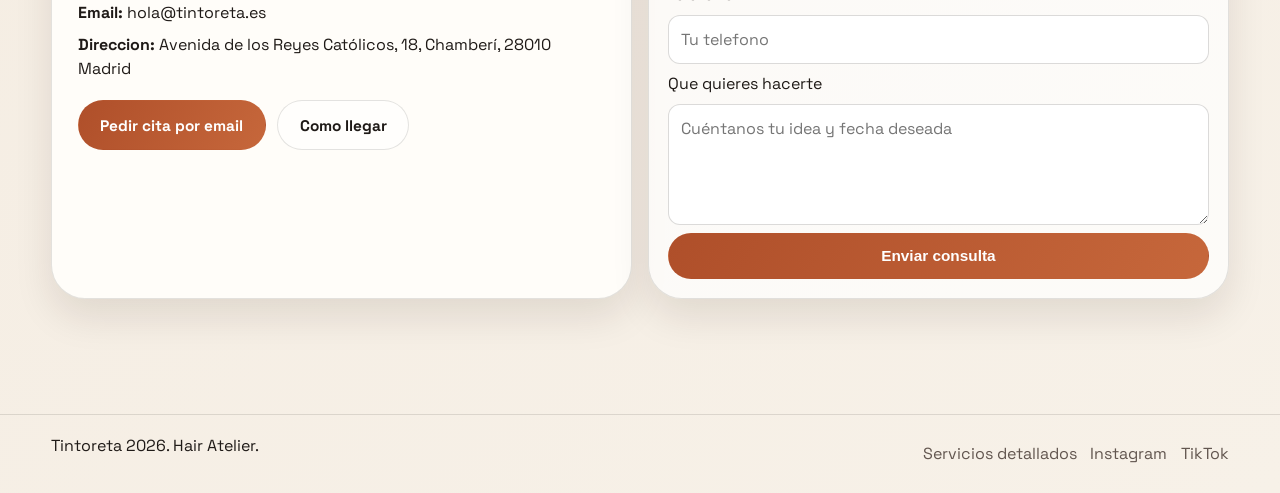
==== commit 2752da43: "Estado horario dinamico y CTA fija movil" ====
--- a/index.html
+++ b/index.html
@@ -262,13 +262,13 @@
             <h3>📍 Ubicación</h3>
             <p class="address">Avenida de los Reyes Católicos, 18<br>Chamberí, Madrid 28010</p>
             
-            <h3 style="margin-top: 1.2rem;">🕐 Horario hoy</h3>
+            <h3 class="hours-title">🕐 Horario hoy</h3>
             <div class="hours-grid">
-              <div class="hour-item">
+              <div class="hour-item hour-item-open">
                 <span class="label">Apertura</span>
                 <span class="time">10:00</span>
               </div>
-              <div class="hour-item">
+              <div class="hour-item hour-item-close">
                 <span class="label">Cierre</span>
                 <span class="time">20:00</span>
               </div>
@@ -711,6 +711,11 @@
     </section>
   </main>
 
+  <div class="mobile-sticky-cta" aria-label="Acciones rapidas">
+    <a class="mobile-cta-btn mobile-cta-whatsapp" href="https://wa.me/34910094779" target="_blank" rel="noopener noreferrer">WhatsApp</a>
+    <a class="mobile-cta-btn mobile-cta-phone" href="tel:+34910094779">Llamar</a>
+  </div>
+
   <footer class="site-footer">
     <div class="container footer-wrap">
       <p>Tintoreta <span id="year"></span>. Hair Atelier.</p>
--- a/styles.css
+++ b/styles.css
@@ -602,6 +602,17 @@
   border: 1px solid rgba(74, 222, 128, 0.3);
 }
 
+.card-status.closed {
+  color: #fca5a5;
+  background: rgba(127, 29, 29, 0.14);
+  border: 1px solid rgba(252, 165, 165, 0.34);
+}
+
+.card-status.closed .status-dot {
+  background: #ef4444;
+  animation: none;
+}
+
 @keyframes statusPulse {
   0%, 100% {
     box-shadow: 0 0 0 0 rgba(74, 222, 128, 0.7);
@@ -652,12 +663,30 @@
   margin-top: 0.8rem;
 }
 
+.hours-title {
+  margin-top: 1.2rem;
+}
+
+.hours-grid.closed-day {
+  grid-template-columns: 1fr;
+}
+
 .hour-item {
   background: rgba(255, 255, 255, 0.05);
   padding: 0.8rem;
   border-radius: var(--radius-md);
   border: 1px solid rgba(181, 125, 47, 0.2);
   text-align: center;
+}
+
+.hour-item.closed-day {
+  border-color: rgba(239, 68, 68, 0.35);
+  background: rgba(127, 29, 29, 0.14);
+}
+
+.hour-item.closed-day .label,
+.hour-item.closed-day .time {
+  color: #fca5a5;
 }
 
 .hour-item .label {
@@ -1294,6 +1323,34 @@
 
 .social-links a:hover {
   color: var(--clay);
+}
+
+.mobile-sticky-cta {
+  display: none;
+}
+
+.mobile-cta-btn {
+  display: inline-flex;
+  align-items: center;
+  justify-content: center;
+  min-height: 46px;
+  border-radius: 999px;
+  font-weight: 700;
+  font-size: 0.95rem;
+  text-decoration: none;
+  border: 1px solid transparent;
+}
+
+.mobile-cta-whatsapp {
+  background: linear-gradient(135deg, #20c163, #169b4f);
+  color: #fff;
+  box-shadow: 0 8px 18px rgba(22, 155, 79, 0.26);
+}
+
+.mobile-cta-phone {
+  background: linear-gradient(135deg, rgba(181, 125, 47, 0.2), rgba(181, 125, 47, 0.1));
+  border-color: rgba(181, 125, 47, 0.35);
+  color: #f4cd92;
 }
 
 .reveal {
@@ -1627,6 +1684,24 @@
 }
 
 @media (max-width: 780px) {
+  body {
+    padding-bottom: calc(90px + env(safe-area-inset-bottom));
+  }
+
+  .mobile-sticky-cta {
+    position: fixed;
+    left: 0;
+    right: 0;
+    bottom: 0;
+    z-index: 120;
+    display: grid;
+    grid-template-columns: 1fr 1fr;
+    gap: 0.65rem;
+    padding: 0.7rem 4vw calc(0.7rem + env(safe-area-inset-bottom));
+    background: linear-gradient(180deg, rgba(24, 18, 14, 0), rgba(24, 18, 14, 0.92) 45%);
+    backdrop-filter: blur(8px);
+  }
+
   .site-nav {
     position: absolute;
     top: 74px;
